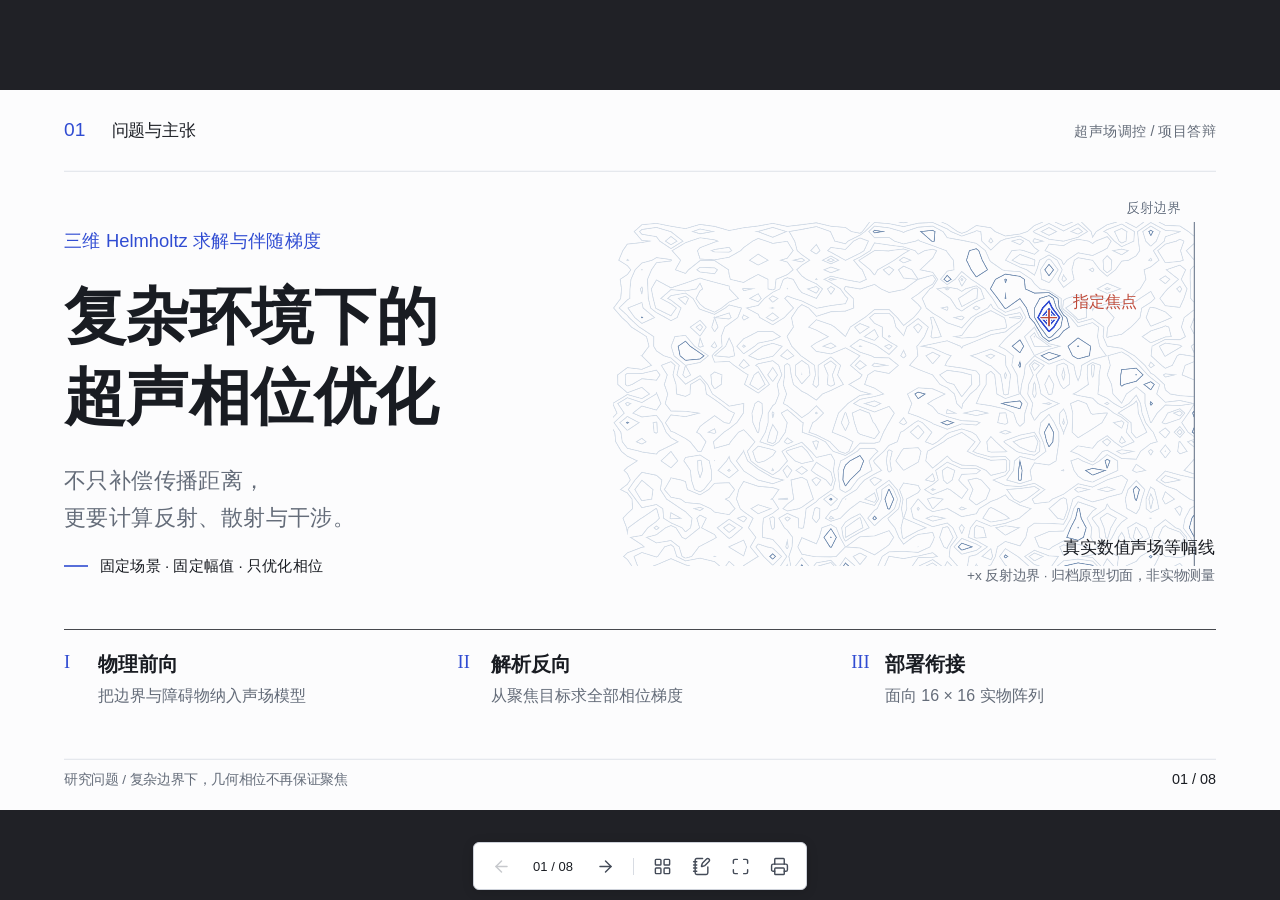
==== ppt/index.html @ 1b5e5815 "ppt" ====
<!doctype html>
<html lang="zh-CN">
<head>
  <meta charset="utf-8">
  <meta name="viewport" content="width=device-width, initial-scale=1">
  <meta name="color-scheme" content="light">
  <title>复杂环境超声相位优化 · 项目答辩</title>
  <link rel="stylesheet" href="presentation.css">
  <script defer src="assets/evidence.js"></script>
  <script defer src="media.js"></script>
  <script defer src="assets/lucide.min.js"></script>
  <script defer src="presentation.js"></script>
</head>
<body>
  <main id="viewport" aria-label="五分钟项目答辩">
    <div id="stage">
      <section class="slide cover active" data-title="问题与主张" data-duration="20" aria-label="第 1 页：问题与主张">
        <header><span class="section-label"><b>01</b> 问题与主张</span><span class="running-title">超声场调控 / 项目答辩</span></header>
        <canvas id="cover-field" width="1600" height="900" aria-label="归档优化声场的真实等幅线"></canvas>
        <div class="cover-copy">
          <p class="kicker">三维 Helmholtz 求解与伴随梯度</p>
          <h1>复杂环境下的<br>超声相位优化</h1>
          <p class="cover-description">不只补偿传播距离，<br>更要计算反射、散射与干涉。</p>
          <div class="cover-position"><span class="tiny-line"></span> 固定场景 · 固定幅值 · 只优化相位</div>
        </div>
        <div class="cover-annotation"><span class="target-cross"></span> 指定焦点</div>
        <p class="cover-caption">真实数值声场等幅线<br><span>+x 反射边界 · 归档原型切面，非实物测量</span></p>
        <div class="cover-claims">
          <div><span class="claim-index">I</span><h3>物理前向</h3><p>把边界与障碍物纳入声场模型</p></div>
          <div><span class="claim-index">II</span><h3>解析反向</h3><p>从聚焦目标求全部相位梯度</p></div>
          <div><span class="claim-index">III</span><h3>部署衔接</h3><p>面向 16 × 16 实物阵列</p></div>
        </div>
        <footer><span>研究问题 / 复杂边界下，几何相位不再保证聚焦</span><span class="page-number">01 / 08</span></footer>
        <template class="speaker-note">
          <p>我们的目标是在障碍物和反射边界存在的环境里，让超声波在指定位置叠加，并控制其他位置的旁瓣。传统几何相位只补偿距离，但复杂环境会改变干涉结构。我们用三维物理求解器描述传播，再通过解析梯度优化相位。</p>
          <p>右侧线条来自归档声场数据，不是实物测量，也不是人工绘制的声场。该原型测试没有障碍物，只包含反射边界；障碍物是求解器支持的另一类场景。</p>
        </template>
      </section>

      <section class="slide solver" data-title="三维物理求解器" data-duration="45" aria-label="第 2 页：三维物理求解器" hidden>
        <header><span class="section-label"><b>02</b> 三维物理求解器</span><span class="running-title">几何 → 离散 → 求解</span></header>
        <h2>把真实边界，写进声场方程。</h2>
        <p class="subtitle">三维变参数 Helmholtz 模型，同时描述介质、声源与反射。</p>
        <div class="governing-equation">
          <math display="block"><mrow><mo>∇</mo><mo>·</mo><mo>(</mo><mfrac><mn>1</mn><mi>ρ</mi></mfrac><mo>∇</mo><mi>u</mi><mo>)</mo><mo>+</mo><mfrac><msup><mi>ω</mi><mn>2</mn></msup><mrow><mi>ρ</mi><msup><mi>c</mi><mn>2</mn></msup></mrow></mfrac><mi>u</mi><mo>=</mo><mn>0</mn></mrow></math>
          <span class="eq-arrow">⟶</span>
          <math display="block"><mi>A</mi><mi>u</mi><mo>=</mo><mi>b</mi><mo>(</mo><mi>φ</mi><mo>)</mo></math>
          <p>u：复声压<br>ρ：密度　c：声速</p>
        </div>
        <div class="solver-columns">
          <article>
            <div class="step-label">01 / 几何与材料</div>
            <h3>用 SDF 表达障碍物</h3>
            <p>Mesh → 有符号距离场<br>→ 平滑材料参数 ρ(x)、c(x)</p>
            <svg class="sdf-diagram" viewBox="0 0 420 130" role="img" aria-label="SDF 过渡区与平滑材料插值示意">
              <path d="M15 104H403M33 118V12" class="diagram-axis"/>
              <path d="M45 92H126C193 92 193 30 260 30H396" fill="none" stroke="#147b70" stroke-width="4"/>
              <path d="M195 15V110" stroke="#a2aca8" stroke-dasharray="5 5"/>
              <text x="47" y="69">介质 A</text><text x="288" y="64">介质 B</text><text x="164" y="128" class="small-svg">过渡区</text>
            </svg>
            <p class="detail">避免硬阈值造成材料场离散跳变。</p>
          </article>
          <article>
            <div class="step-label">02 / 空间离散</div>
            <h3>7 点有限差分模板</h3>
            <p>六个相邻网格点耦合<br>组装稀疏复数系统</p>
            <svg class="stencil-diagram" viewBox="0 0 420 130" role="img" aria-label="中心点与六个邻点组成的七点模板">
              <path d="M105 70H305M205 12V126M154 111L256 29" stroke="#a9afb7" stroke-width="2"/>
              <g fill="#ffffff" stroke="#304cd2" stroke-width="2.5"><circle cx="105" cy="70" r="8"/><circle cx="305" cy="70" r="8"/><circle cx="205" cy="12" r="8"/><circle cx="205" cy="126" r="8"/><circle cx="154" cy="111" r="8"/><circle cx="256" cy="29" r="8"/></g>
              <circle cx="205" cy="70" r="12" fill="#304cd2"/>
              <text x="228" y="90" class="small-svg">uᵢⱼₖ</text>
            </svg>
            <p class="detail">阵面 Dirichlet · 开放 Sommerfeld<br>刚性反射边界</p>
          </article>
          <article>
            <div class="step-label">03 / 边界凝聚</div>
            <h3>消元后，保留复对称结构</h3>
            <p>消去指定值与开放边界行<br>cuDSS 分解，再回代恢复全场</p>
            <div class="schur-equation">
              <math display="block"><mi>S</mi><mo>=</mo><msub><mi>A</mi><mrow><mi>r</mi><mi>r</mi></mrow></msub><mo>−</mo><msub><mi>A</mi><mrow><mi>r</mi><mi>e</mi></mrow></msub><msubsup><mi>A</mi><mrow><mi>e</mi><mi>e</mi></mrow><mrow><mo>−</mo><mn>1</mn></mrow></msubsup><msub><mi>A</mi><mrow><mi>e</mi><mi>r</mi></mrow></msub></math>
              <span>r：保留自由度　e：消去自由度</span>
            </div>
            <p class="detail">这是离散系统的等价变换，<br>不代表消除了网格离散误差。</p>
          </article>
        </div>
        <div class="bottom-thesis"><span>计算策略</span><strong>同一场景只分解一次，再复用多个声源右端项。</strong></div>
        <footer><span>实现 / Warp 稀疏组装 · 边界凝聚 · cuDSS 混合直接求解</span><span class="page-number">02 / 08</span></footer>
        <template class="speaker-note">
          <p>首先将几何转成 SDF，用平滑插值构造密度和声速场。变参数 Helmholtz 方程通过七点差分离散成 Au=b，边界包括阵元指定复声压、开放边界和刚性反射。</p>
          <p>我们对指定值与开放边界行进行凝聚，保留系统呈复对称结构，交给 cuDSS 分解，最后回代边界。这是离散方程的等价消元，不是另一个近似物理模型。对固定场景可以复用分解，为各个阵元求响应基，减少后续优化开销。</p>
        </template>
      </section>

      <section class="slide gradient" data-title="响应基与伴随梯度" data-duration="60" aria-label="第 3 页：响应基与伴随梯度" hidden>
        <header><span class="section-label"><b>03</b> 响应基与伴随梯度</span><span class="running-title">前向合成 / 反向传播</span></header>
        <h2>一次反向传播，得到全部相位梯度。</h2>
        <p class="subtitle">场景固定时，非线性只留在相位参数与目标函数中。</p>
        <div class="basis-line">
          <span>预计算</span><math><mi>G</mi><mo>=</mo><msup><mi>A</mi><mrow><mo>−</mo><mn>1</mn></mrow></msup><mi>B</mi></math>
          <p>B 为单位阵元激励矩阵；几何、材料、边界不变时复用 G。</p>
        </div>
        <div class="gradient-halves">
          <article class="forward">
            <div class="step-label">前向 / 相位 → 声场 → 目标</div>
            <math class="main-math" display="block"><mi>z</mi><mo>=</mo><msup><mi>e</mi><mrow><mi>i</mi><mi>φ</mi></mrow></msup><mspace width="1em"/><mi>u</mi><mo>=</mo><mi>G</mi><mi>z</mi></math>
            <h3>聚焦增强，旁瓣抑制</h3>
            <math class="loss-math" display="block"><mi>L</mi><mo>=</mo><mo>−</mo><mi>α</mi><mover><msub><mrow><mo>|</mo><mi>u</mi><mo>|</mo></mrow><mi>T</mi></msub><mo>¯</mo></mover><mo>+</mo><mi>β</mi><mi>τ</mi><mi>log</mi><mo>(</mo><mfrac><mn>1</mn><mrow><mo>|</mo><mi>Ω</mi><mo>|</mo></mrow></mfrac><munder><mo>∑</mo><mrow><mi>j</mi><mo>∈</mo><mi>Ω</mi></mrow></munder><msup><mi>e</mi><mrow><mo>|</mo><msub><mi>u</mi><mi>j</mi></msub><mo>|</mo><mo>/</mo><mi>τ</mi></mrow></msup><mo>)</mo></math>
            <p class="detail">T：目标点集合；Ω：排除目标邻域和源面近场的背景。<br>背景项是平滑最大值，τ 控制平滑程度。</p>
          </article>
          <article class="backward">
            <div class="step-label">反向 / 目标 → 复场 → 相位</div>
            <math class="definition-math" display="block"><mi>d</mi><mi>L</mi><mo>=</mo><mi>Re</mi><mo>(</mo><msup><mi>g</mi><mi>H</mi></msup><mi>d</mi><mi>u</mi><mo>)</mo><mspace width="1em"/><mi>q</mi><mo>=</mo><msup><mi>G</mi><mi>H</mi></msup><mi>g</mi></math>
            <math class="main-math grad-result" display="block"><msub><mo>∇</mo><mi>φ</mi></msub><mi>L</mi><mo>=</mo><mi>Im</mi><mo>(</mo><mover><mi>z</mi><mo>¯</mo></mover><mo>⊙</mo><mi>q</mi><mo>)</mo></math>
            <p class="adjoint-identity">等价于伴随系统</p>
            <math class="definition-math" display="block"><msup><mi>A</mi><mi>H</mi></msup><mi>λ</mi><mo>=</mo><mi>g</mi><mspace width="1em"/><mi>q</mi><mo>=</mo><msup><mi>B</mi><mi>H</mi></msup><mi>λ</mi></math>
            <p class="detail">实际迭代直接调用响应基 VJP；<br>无需逐相位差分，也无需每步重新求解 PDE。</p>
          </article>
        </div>
        <div class="gradient-bottom">
          <div><span>中心差分</span><strong>2N 次场合成</strong></div>
          <div><span>解析 VJP</span><strong>1 次合成 + 1 次反传</strong></div>
          <div class="update-rule"><span>更新</span><strong>Adam → 新相位 → 再合成</strong></div>
        </div>
        <footer><span>复杂度比较不含响应基预计算；G 的存储与乘法仍随网格规模增长。</span><span class="page-number">03 / 08</span></footer>
        <template class="speaker-note">
          <p>固定场景中 A 不变，我们预先构建 G=A⁻¹B。在线给定相位，只需计算 u=G exp(iφ)。损失由负目标振幅与背景平滑最大值组成，实现焦点增强和旁瓣抑制。</p>
          <p>定义复场 cotangent g 满足 dL=Re(gᴴdu)，通过 q=Gᴴg 和 Im(conj(z)q) 就能得到所有相位梯度。这等价于伴随系统 Aᴴλ=g，但由于响应基已建立，不需要每步重新求解 PDE。中心差分需要 2N 次场合成，VJP 是一次场合成和一次反向乘法。最后由 Adam 更新相位。优势来自对物理线性结构的利用，而不是宣称 Adam 是新的优化算法。</p>
        </template>
      </section>

      <section class="slide validation" data-title="效果对比（待补图）" data-duration="30" aria-label="第 4 页：效果对比" hidden>
        <header><span class="section-label"><b>04</b> 效果对比</span><span class="running-title">同一评估场景 / 两种相位解</span></header>
        <h2>显式建模障碍物，能否改善实际聚焦？</h2>
        <p class="subtitle">相同目标、激励幅值与评估场景；对比忽略障碍物的 baseline 与我们的方法。</p>
        <div class="effect-comparison">
          <figure>
            <figcaption><b>现有 baseline</b><span>求相位时不建模障碍物</span></figcaption>
            <div class="effect-slot" id="baseline-effect"><span class="slot-label">效果图待补</span></div>
          </figure>
          <figure>
            <figcaption><b>我们的方法</b><span>基于含障碍物的 Helmholtz 声场优化</span></figcaption>
            <div class="effect-slot" id="ours-effect"><span class="slot-label">效果图待补</span></div>
          </figure>
        </div>
        <div class="effect-evaluation"><span>对比口径</span><p>同一切面、坐标、单位与色标；核验目标振幅、背景峰值和焦点位置。</p></div>
        <p class="effect-comsol">独立物理核验：已开展 COMSOL 交叉验证，原始对照图与定量统计待补，不预设误差结论。</p>
        <footer><span>图片尚未提供；baseline 名称及具体实验条件待随图确认。</span><span class="page-number">04 / 08</span></footer>
        <template class="speaker-note">
          <p>这一页预留真实效果图。左侧 baseline 求相位时忽略障碍物，右侧是我们的方法；两组相位最终必须在同一个含障碍物场景中复算或实测。否则差异可能来自评估场景不同，而非方法本身。还需要统一切面、色标与单位。</p>
          <p>补图后根据实际证据讲述目标振幅、旁瓣和焦点偏移，不提前声称收益大小。COMSOL 是独立物理核验，不能将两种方法的效果比较直接当作求解器误差验证。</p>
        </template>
      </section>

      <section class="slide loss-slide" data-title="算法 Loss 对比" data-duration="30" aria-label="第 5 页：算法 Loss 对比" hidden>
        <header><span class="section-label"><b>05</b> 算法 Loss 对比</span><span class="running-title">原始实验图 / 全部九种方法</span></header>
        <h2>看完整优化轨迹，而不只看终点。</h2>
        <div class="loss-layout">
          <figure class="loss-figure"><img src="assets/algorithm_loss_dashboard.png" width="2046" height="1146" alt="原始算法 Loss 对比图：九种方法的原始损失、滑动中位数和历史最优值"></figure>
          <aside class="loss-reading">
            <div><span class="step-label">坐标与图例</span><h3>越低越好</h3><p>横轴：场评估次数<br>纵轴：focal_contrast Loss</p></div>
            <div><span class="step-label">曲线含义</span><p><b>实线</b>　滑动中位数<br><b>虚线</b>　历史最优值<br><b>浅线</b>　原始 Loss</p></div>
            <div><span class="step-label">观察</span><p>adjoint（Adam）用较少场评估进入低损失区域。</p><p class="detail">曲线描述评估效率；墙钟速度另看共同质量门槛。</p></div>
          </aside>
        </div>
        <footer><span>来源 / algorithm_comparison 的 loss_dashboard.png · 12 × 12 原型 · 原图完整保留</span><span class="page-number">05 / 08</span></footer>
        <template class="speaker-note">
          <p>这里直接展示之前保存的九种算法总 Loss 对比图。横轴是场评估次数，不是时间。实线显示当前损失的滑动中位数，浅线保留搜索波动，虚线显示历史最优。解析梯度方法较快进入低 Loss 区域，黑盒方法仍需大量探索。解析几何和响应对齐是单次计算，所以用点表示。</p>
          <p>滑动中位数是轨迹平滑，不是跨随机种子平均；浅色波动也不是置信区间。本图只能支持这一场景的观察，不能推断通用算法优劣。</p>
        </template>
      </section>

      <section class="slide loss-slide" data-title="优化器消融曲线" data-duration="25" aria-label="第 6 页：优化器消融曲线" hidden>
        <header><span class="section-label"><b>06</b> 优化器消融曲线</span><span class="running-title">同一解析梯度 / 五种更新规则</span></header>
        <h2>固定物理梯度，检验更新器的影响。</h2>
        <div class="loss-layout">
          <figure class="loss-figure"><img src="assets/ablation_loss_dashboard.png" width="2046" height="1146" alt="原始优化器消融 Loss 曲线：L-BFGS-B、Adam、AdamW、Lion、非线性共轭梯度"></figure>
          <aside class="loss-reading">
            <div><span class="step-label green">控制变量</span><h3>只替换更新器</h3><p>相同场景、初相位、目标函数和解析 VJP。</p></div>
            <div><span class="step-label green">比较对象</span><p>L-BFGS-B · Adam<br>AdamW · Lion<br>非线性共轭梯度</p></div>
            <div><span class="step-label green">解读边界</span><p>比较早期下降与最终平台，不把相近曲线强行解释为显著差异。</p><p class="detail">实线：滑动中位数；虚线：历史最优；浅线：原始 Loss。</p></div>
          </aside>
        </div>
        <footer><span>来源 / gradient_ablation 的 loss_dashboard.png · 横轴为场评估次数 · 非迭代次数或秒数</span><span class="page-number">06 / 08</span></footer>
        <template class="speaker-note">
          <p>消融实验固定相同解析梯度，只更换五种更新器。曲线展示了不同更新规则的早期下降和最终平台。Adam、AdamW、Lion 的部分轨迹相近，所以不只根据肉眼判断哪条曲线更低；下一页用共同质量门槛统计达标时间和次数。</p>
        </template>
      </section>

      <section class="slide experiments" data-title="共同质量数值对比" data-duration="40" aria-label="第 7 页：共同质量数值对比" hidden>
        <header><span class="section-label"><b>07</b> 共同质量数值对比</span><span class="running-title">共同质量门槛 / 首次达标代价</span></header>
        <h2>同一质量，比较所需代价。</h2>
        <p class="subtitle">不比较各自停止时间；只统计首次满足 L ≤ L* 的时间与场评估次数。</p>
        <div class="experiment-panels">
          <article>
            <div class="chart-heading"><span class="step-label">A / 优化算法比较</span><span class="threshold">L* = −1593.498</span></div>
            <h3>解析梯度与两类进化基线</h3>
            <div id="algorithm-chart" class="metric-chart" aria-label="算法达到同一质量门槛的时间及评估次数"></div>
            <div class="result-callout"><strong id="speed-ratio">28.4<span>×</span></strong><p>相对 L-SHADE 的达标加速<br><span>仅此门槛、此场景、此归档运行</span></p></div>
          </article>
          <article>
            <div class="chart-heading"><span class="step-label green">B / 更新器消融</span><span class="threshold">L* = −1860</span></div>
            <h3>同一解析 VJP，只换更新规则</h3>
            <div id="ablation-chart" class="metric-chart" aria-label="五种更新器达到高质量门槛的时间及评估次数"></div>
            <p class="ablation-conclusion">Adam 在本次消融中最早达标。</p>
          </article>
        </div>
        <div class="experiment-footnotes">
          <p><b>实验口径</b> 12 × 12，41³ 网格，+x 反射，单种子 0；相同场景、初相位与响应基。</p>
          <p>60 s / 15,000 次评估上限；时间为优化阶段日志，不含响应基构建。两图来自不同实验运行，不能横向混用秒数。</p>
        </div>
        <footer><span>来源 / 两组 quality_summary.csv · 原型单次结果，不构成跨场景统计结论</span><span class="page-number">07 / 08</span></footer>
        <template class="speaker-note">
          <p>我们使用共同质量门槛，避免把后期精修和停滞确认误认为达到可用解的时间。左图在同一门槛下，Adam 约 1.46 秒、89 次评估，CMA-ES 29.30 秒，L-SHADE 41.44 秒。相对 L-SHADE，这次运行的达标时间约快 28.4 倍。</p>
          <p>右图固定解析 VJP，只替换更新器，在更高质量门槛 −1860 比较。Adam 2.69 秒，AdamW 接近，Lion 和非线性共轭梯度更慢，L-BFGS-B 未达到。两图是独立实验，不能混用时间。它们支持当前选择解析梯度加 Adam，但单场景、单种子不能推出普遍最优；多种子和 16×16 复测仍需补充。</p>
        </template>
      </section>

      <section class="slide hardware" data-title="硬件部署与结论" data-duration="25" aria-label="第 8 页：硬件部署与结论" hidden>
        <header><span class="section-label"><b>08</b> 硬件部署与结论</span><span class="running-title">16 × 16 阵列 / 本地 S/C 架构</span></header>
        <h2>让数值解，成为可验证的声场。</h2>
        <p class="subtitle">实物阵列已具备；下一步是逐阵元标定与闭环测量。</p>
        <div class="hardware-layout">
          <div class="array-panel">
            <div class="array-drawing" id="array-drawing" aria-label="16乘16阵列拓扑示意，非实物照片"></div>
            <div class="array-dimension">16 × 16</div>
            <div class="array-stats"><span><b>256</b> 通道</span><span><b>32</b> 相位档</span><span><b>40</b> kHz</span></div>
            <p class="detail">阵列拓扑示意，非实物照片</p>
          </div>
          <div class="deployment-panel">
            <div class="deployment-step"><span>01</span><div><h3>优化进程 / Client</h3><p>导出最优连续相位 φ，提交给本地服务</p></div></div>
            <div class="deployment-step"><span>02</span><div><h3>校准与编码 / Service</h3><p>AcousticField 通道映射、逐阵元偏移 → 32 档量化</p></div></div>
            <div class="deployment-step"><span>03</span><div><h3>硬件下发 / Ultraino</h3><p>SimpleFPGA 协议 → 现有板端固件 → 阵列</p></div></div>
            <div class="deployment-step pending"><span>04</span><div><h3>声场测量 / 闭环验收</h3><p>几何聚焦复核 → 优化相位实测 → 焦点与旁瓣比较</p></div></div>
          </div>
        </div>
        <div class="closing-statement"><span>核心贡献</span><strong>以三维物理场为约束，用解析梯度求相位。</strong><p>数值优化已具备；标定后的实物闭环仍待验证。</p></div>
        <footer><span>部署边界 / 未完成标定前，不解锁真实优化相位下发。</span><span class="page-number">08 / 08</span></footer>
        <template class="speaker-note">
          <p>目前面向 16×16 实物阵列部署。优化进程只提交连续相位，本地服务负责通道映射、标定偏移和 32 档量化，再通过 Ultraino 协议发送给现有固件。</p>
          <p>必须区分软件接口具备与实物闭环完成。逐阵元标定、几何焦点复核及优化后的声场测量仍需完成。我们的核心贡献是把三维物理模型和解析相位梯度连接起来，并提供一条可校准、可测量的部署路线。</p>
        </template>
      </section>
    </div>
  </main>

  <nav id="controls" aria-label="演示控制">
    <button id="previous" type="button" aria-label="上一页" title="上一页（←）"><i data-lucide="arrow-left"></i></button>
    <span id="slide-count" aria-live="polite">01 / 08</span>
    <button id="next" type="button" aria-label="下一页" title="下一页（→）"><i data-lucide="arrow-right"></i></button>
    <span class="control-divider"></span>
    <button id="overview-button" type="button" aria-label="章节目录" title="章节目录（O）"><i data-lucide="layout-grid"></i></button>
    <button id="notes-button" type="button" aria-label="演讲备注" title="演讲备注（N）"><i data-lucide="notebook-pen"></i></button>
    <button id="fullscreen-button" type="button" aria-label="全屏" title="全屏（F）"><i data-lucide="maximize"></i></button>
    <button id="print-button" type="button" aria-label="打印为 PDF" title="打印为 PDF"><i data-lucide="printer"></i></button>
  </nav>
  <dialog id="overview-dialog" aria-labelledby="overview-title"><div class="dialog-heading"><h2 id="overview-title">答辩目录</h2><button type="button" class="close-dialog" aria-label="关闭目录"><i data-lucide="x"></i></button></div><ol id="overview-list"></ol></dialog>
  <dialog id="notes-dialog" aria-labelledby="notes-title"><div class="dialog-heading"><h2 id="notes-title">演讲备注</h2><button type="button" class="close-dialog" aria-label="关闭备注"><i data-lucide="x"></i></button></div><div id="notes-content"></div><p id="notes-duration"></p></dialog>
  <p id="status" role="status"></p>
  <noscript>本演示需要启用 JavaScript，或使用附带 PDF 阅读。</noscript>
</body>
</html>
---- ppt/presentation.css ----
:root {
  --ink: #191c22;
  --muted: #646c79;
  --paper: #fcfcfd;
  --blue: #304cd2;
  --green: #147b70;
  --red: #bf4938;
  --line: #d8dce3;
  --scale: 1;
}
* { box-sizing: border-box; letter-spacing: 0; }
html, body { margin: 0; width: 100%; height: 100%; }
body { overflow: hidden; background: #202126; color: var(--ink); font-family: "Microsoft YaHei", "PingFang SC", sans-serif; }
button { font: inherit; }
button:focus-visible { outline: 3px solid var(--blue); outline-offset: 4px; }
button { cursor: pointer; }
button:disabled { opacity: .3; cursor: default; }
[hidden] { display: none !important; }
#viewport { position: fixed; inset: 0; overflow: hidden; }
#stage { position: absolute; width: 1600px; height: 900px; left: 50%; top: 50%; transform: translate(-50%, -50%) scale(var(--scale)); transform-origin: center; }
.slide { position: relative; width: 1600px; height: 900px; background: var(--paper); overflow: hidden; padding: 0 80px; }
h1, h2, h3, p, figure { margin: 0; }
header { height: 102px; display: flex; justify-content: space-between; align-items: center; border-bottom: 1px solid var(--line); position: relative; z-index: 1; }
.section-label { font-size: 21px; }
.section-label b { color: var(--blue); font: 500 24px "Segoe UI", sans-serif; margin-right: 27px; }
.running-title { font-size: 18px; color: var(--muted); }
h2 { font-size: 50px; line-height: 1.35; font-weight: 700; margin-top: 43px; }
.subtitle { font-size: 25px; line-height: 1.6; color: var(--muted); margin-top: 14px; }
h3 { font-size: 28px; line-height: 1.4; font-weight: 600; }
p { font-size: 23px; line-height: 1.65; }
footer { position: absolute; left: 80px; right: 80px; bottom: 27px; height: 37px; display: flex; justify-content: space-between; align-items: flex-end; border-top: 1px solid var(--line); font-size: 17px; color: var(--muted); }
.page-number { font: 500 18px "Segoe UI", sans-serif; font-variant-numeric: tabular-nums; color: var(--ink); }
.step-label { color: var(--blue); font-size: 20px; line-height: 1.4; }
.detail { font-size: 20px; line-height: 1.65; color: var(--muted); }
math { font-family: "Cambria Math", math; font-size: 34px; }
math[display="block"] { margin: 0; }
.green { color: var(--green); }

/* A quiet opening: the only background graphic is the archived pressure field. */
#cover-field { position: absolute; inset: 0; width: 1600px; height: 900px; }
.cover-copy { position: absolute; left: 80px; top: 170px; }
.kicker { font-size: 23px; color: var(--blue); margin-bottom: 26px; }
h1 { font-size: 78px; line-height: 1.28; font-weight: 700; }
.cover-description { font-size: 28px; line-height: 1.65; margin-top: 32px; color: var(--muted); }
.cover-position { font-size: 19px; display: flex; align-items: center; gap: 15px; margin-top: 24px; }
.tiny-line { width: 30px; height: 2px; background: var(--blue); display: inline-block; }
.cover-annotation { position: absolute; top: 262px; left: 1284px; display: flex; align-items: center; gap: 12px; font-size: 20px; color: var(--red); }
.target-cross { font-family: sans-serif; }
.cover-caption { position: absolute; right: 82px; bottom: 276px; text-align: right; font-size: 21px; }
.cover-caption span { font-size: 17px; color: var(--muted); }
.cover-claims { position: absolute; left: 80px; right: 80px; top: 674px; display: grid; grid-template-columns: repeat(3, 1fr); border-top: 1px solid var(--ink); padding-top: 25px; gap: 36px; }
.cover-claims > div { position: relative; padding-left: 42px; }
.claim-index { position: absolute; left: 0; top: 2px; font: 23px Georgia, serif; color: var(--blue); }
.cover-claims h3 { font-size: 25px; margin-bottom: 6px; }
.cover-claims p { font-size: 20px; color: var(--muted); }

.governing-equation { display: flex; align-items: center; gap: 64px; margin-top: 24px; padding: 18px 34px; background: #f1f3f7; height: 112px; }
.governing-equation math { font-size: 39px; }
.governing-equation p { margin-left: auto; font-size: 20px; color: var(--muted); }
.eq-arrow { font-size: 41px; color: var(--muted); }
.solver-columns { display: grid; grid-template-columns: 1fr 1fr 1.12fr; gap: 40px; margin-top: 22px; }
.solver-columns article + article { border-left: 1px solid var(--line); padding-left: 36px; }
.solver-columns h3 { margin: 13px 0 12px; font-size: 27px; }
.solver-columns p:not(.detail) { font-size: 21px; }
.solver-columns svg { display: block; height: 95px; width: 100%; margin: 8px 0 8px; overflow: visible; }
.solver-columns svg text { font: 20px "Microsoft YaHei", sans-serif; fill: var(--muted); }
.solver-columns svg .small-svg { font-size: 17px; }
.diagram-axis { stroke: #b6bbc5; stroke-width: 1; fill: none; }
.solver-columns .detail { font-size: 18px; }
.schur-equation { height: 95px; display: flex; flex-direction: column; justify-content: center; gap: 12px; margin: 8px 0; }
.schur-equation math { font-size: 31px; }
.schur-equation span { font-size: 17px; color: var(--muted); text-align: center; }
.bottom-thesis { position: absolute; left: 80px; right: 80px; top: 769px; display: flex; gap: 35px; align-items: center; }
.bottom-thesis span { color: var(--blue); font-size: 20px; }
.bottom-thesis strong { font-size: 26px; font-weight: 500; }

.basis-line { margin-top: 22px; height: 64px; border-top: 1px solid var(--line); border-bottom: 1px solid var(--line); display: flex; align-items: center; gap: 35px; }
.basis-line > span { font-size: 20px; color: var(--muted); }
.basis-line math { font-size: 33px; }
.basis-line p { margin-left: 20px; font-size: 22px; color: var(--muted); }
.gradient-halves { display: grid; grid-template-columns: 1fr 1fr; gap: 65px; margin-top: 24px; }
.gradient-halves article { position: relative; }
.gradient-halves article + article { border-left: 1px solid var(--line); padding-left: 56px; }
.gradient-halves .main-math { font-size: 45px; margin: 25px 0 24px; }
.forward .main-math { color: var(--blue); }
.forward h3 { font-size: 25px; font-weight: 500; }
.loss-math { font-size: 29px; margin: 15px 0 18px !important; }
.gradient-halves .detail { font-size: 19px; margin-top: 15px; }
.backward .step-label, .backward .grad-result { color: var(--green); }
.backward .definition-math { font-size: 31px; margin: 14px 0 10px; }
.backward .grad-result { margin: 14px 0; }
.adjoint-identity { font-size: 18px; color: var(--muted); }
.gradient-bottom { position: absolute; top: 738px; left: 80px; right: 80px; border-top: 1px solid var(--ink); padding-top: 16px; display: grid; grid-template-columns: 1fr 1.15fr 1.25fr; gap: 30px; }
.gradient-bottom div { display: flex; flex-direction: column; gap: 8px; }
.gradient-bottom span { font-size: 18px; color: var(--muted); }
.gradient-bottom strong { font-size: 26px; font-weight: 500; }
.gradient-bottom > div:nth-child(2) strong { color: var(--green); }
.update-rule { border-left: 1px solid var(--line); padding-left: 36px; }

.effect-comparison { display: grid; grid-template-columns: 1fr 1fr; gap: 36px; margin-top: 28px; }
.effect-comparison figcaption { display: flex; align-items: baseline; gap: 20px; margin-bottom: 15px; }
.effect-comparison figcaption b { font-size: 25px; font-weight: 500; }
.effect-comparison figcaption span { font-size: 18px; color: var(--muted); }
.effect-comparison figure:last-child figcaption b { color: var(--blue); }
.effect-slot { height: 396px; border: 1px dashed #c6ccd6; display: grid; place-items: center; background: #fafbfc; overflow: hidden; }
.slot-label { color: #9299a4; font-size: 21px; }
.effect-slot img { width: 100%; height: 100%; max-height: 394px; object-fit: contain; display: block; }
.effect-slot.loaded { border-style: solid; background: white; }
.effect-evaluation { display: flex; align-items: baseline; gap: 25px; margin-top: 22px; }
.effect-evaluation > span { font-size: 20px; color: var(--blue); }
.effect-evaluation p { font-size: 21px; }
.effect-comsol { color: var(--muted); font-size: 18px; margin-top: 12px; }
.loss-slide h2 { margin-top: 25px; font-size: 44px; }
.loss-layout { margin-top: 28px; display: grid; grid-template-columns: 1060px 1fr; gap: 40px; }
.loss-figure { width: 1060px; height: 594px; }
.loss-figure img { width: 100%; height: 100%; object-fit: contain; display: block; }
.loss-reading { border-left: 1px solid var(--line); padding: 12px 0 0 28px; }
.loss-reading > div + div { margin-top: 30px; padding-top: 24px; border-top: 1px solid var(--line); }
.loss-reading h3 { margin: 10px 0; font-size: 27px; }
.loss-reading p { font-size: 22px; margin-top: 12px; line-height: 1.65; }
.loss-reading p.detail { font-size: 18px; color: var(--muted); }

.experiment-panels { display: grid; grid-template-columns: 1fr 1fr; gap: 52px; margin-top: 33px; }
.experiment-panels > article + article { border-left: 1px solid var(--line); padding-left: 45px; }
.chart-heading { display: flex; justify-content: space-between; align-items: center; gap: 12px; }
.chart-heading .step-label { font-size: 18px; }
.threshold { font: 22px "Cambria Math", math; white-space: nowrap; }
.experiment-panels h3 { margin-top: 12px; font-size: 27px; }
.metric-chart { margin-top: 12px; }
.metric-header { display: grid; grid-template-columns: 162px 1fr 84px 84px; font-size: 16px; color: var(--muted); align-items: end; padding-bottom: 7px; }
.metric-header > :nth-last-child(-n+2) { text-align: right; }
.metric-row { display: grid; grid-template-columns: 162px 1fr 84px 84px; min-height: 46px; align-items: center; border-top: 1px solid #eceef2; gap: 0; }
.metric-name { font: 22px "Segoe UI", "Microsoft YaHei", sans-serif; }
.metric-row.featured { color: var(--blue); }
#ablation-chart .featured { color: var(--green); }
.metric-number { font: 500 22px "Segoe UI", sans-serif; text-align: right; font-variant-numeric: tabular-nums; }
.track { height: 46px; position: relative; }
.track::before { content: ""; position: absolute; top: 21px; height: 1px; width: 100%; background: #e4e7ed; }
.track-line { height: 2px; background: #a1a7b2; position: absolute; top: 20.5px; left: 0; width: var(--value); }
.track-dot { width: 9px; height: 9px; background: #8b939f; border-radius: 50%; position: absolute; left: var(--value); top: 17px; transform: translateX(-50%); }
.featured .track-line, .featured .track-dot { background: currentColor; }
.not-reached { font-size: 18px; color: var(--muted); font-family: "Microsoft YaHei", sans-serif; }
.metric-axis { display: grid; grid-template-columns: 162px 1fr 84px 84px; margin: 8px 0 0; }
.axis-ticks { display: flex; justify-content: space-between; font: 16px "Segoe UI", sans-serif; color: var(--muted); }
.result-callout { display: flex; align-items: center; gap: 26px; margin-top: 20px; }
.result-callout > strong { font: 400 68px "Segoe UI", sans-serif; color: var(--blue); }
.result-callout strong span { font-size: 41px; padding-left: 3px; }
.result-callout p { font-size: 21px; }
.result-callout p span { font-size: 17px; color: var(--muted); }
.ablation-conclusion { font-size: 20px; margin-top: 18px; color: var(--green); }
.ablation-conclusion span { color: var(--muted); font-size: 17px; }
.experiment-footnotes { position: absolute; top: 745px; left: 80px; right: 80px; padding-top: 12px; border-top: 1px solid var(--line); }
.experiment-footnotes p { font-size: 18px; line-height: 1.8; color: var(--muted); }
.experiment-footnotes b { color: var(--ink); font-weight: 500; margin-right: 20px; }

.hardware-layout { display: grid; grid-template-columns: 565px 1fr; gap: 72px; margin-top: 30px; }
.array-panel { position: relative; padding: 6px 65px 0; }
.array-drawing { display: grid; grid-template-columns: repeat(16, 11px); grid-auto-rows: 11px; gap: 6px; width: max-content; margin: 0 auto; padding: 18px; border: 1px solid var(--line); }
.array-drawing span { border: 1px solid #7b8492; border-radius: 50%; display: block; background: #f2f4f7; }
.array-drawing span:nth-child(16n+1) { border-color: var(--blue); background: #304cd2; }
.array-dimension { font: 24px "Segoe UI", sans-serif; text-align: center; margin-top: 6px; color: var(--muted); }
.array-stats { display: flex; justify-content: space-between; font-size: 17px; color: var(--muted); margin-top: 8px; line-height: 1.3; }
.array-stats b { color: var(--ink); font: 500 28px "Segoe UI", sans-serif; }
.array-panel .detail { font-size: 17px; text-align: center; margin-top: 4px; line-height: 1.5; }
.deployment-panel { padding-top: 5px; }
.deployment-step { position: relative; display: flex; gap: 30px; padding: 0 0 21px; }
.deployment-step:not(:last-child)::after { content: ""; width: 1px; height: 47px; position: absolute; top: 45px; left: 18px; background: #b6bfd0; }
.deployment-step > span { color: var(--blue); font: 24px "Segoe UI", sans-serif; width: 40px; flex: 0 0 40px; padding-top: 4px; }
.deployment-step h3 { font-size: 27px; }
.deployment-step p { color: var(--muted); font-size: 21px; margin-top: 5px; }
.deployment-step.pending > span { color: var(--red); }
.closing-statement { position: absolute; top: 734px; left: 80px; right: 80px; border-top: 1px solid var(--ink); padding-top: 20px; display: grid; grid-template-columns: 140px 1fr; gap: 4px 20px; align-items: baseline; }
.closing-statement > span { font-size: 20px; color: var(--green); }
.closing-statement strong { font-size: 30px; font-weight: 500; }
.closing-statement p { grid-column: 2; font-size: 18px; color: var(--muted); }

/* Controls sit outside the slide content and never appear in exported pages. */
#controls { position: fixed; z-index: 5; bottom: 10px; left: 50%; transform: translateX(-50%); display: flex; align-items: center; gap: 3px; padding: 5px 9px; background: #fff; border: 1px solid #cdd1d9; border-radius: 6px; box-shadow: 0 2px 12px #0002; opacity: 0; transition: opacity .15s; }
body.controls-visible #controls, #controls:focus-within, #controls:hover { opacity: 1; }
#controls button, .close-dialog { width: 36px; height: 36px; display: grid; place-items: center; border: 0; border-radius: 3px; color: #444b58; background: transparent; }
#controls button:hover, .close-dialog:hover { background: #edf0f6; color: var(--blue); }
#controls svg, .close-dialog svg { width: 19px; height: 19px; stroke-width: 1.8; }
#slide-count { min-width: 62px; text-align: center; font: 13px "Segoe UI", sans-serif; font-variant-numeric: tabular-nums; }
.control-divider { height: 17px; width: 1px; background: var(--line); margin: 0 7px; }
dialog { border: 1px solid var(--line); border-radius: 6px; padding: 24px; max-width: min(650px, 92vw); max-height: 82vh; overflow: auto; color: var(--ink); background: var(--paper); }
dialog::backdrop { background: #11182185; }
.dialog-heading { display: flex; align-items: center; justify-content: space-between; gap: 24px; margin-bottom: 20px; }
.dialog-heading h2 { font-size: 24px; margin: 0; }
#overview-list { list-style: none; margin: 0; padding: 0; }
#overview-list button { border: 0; border-top: 1px solid var(--line); background: transparent; color: var(--ink); width: 100%; text-align: left; padding: 15px 4px; font-size: 18px; }
#overview-list button:hover { color: var(--blue); }
#overview-list button span { margin-right: 18px; color: var(--blue); }
#notes-content p { font-size: 17px; line-height: 1.9; margin-bottom: 16px; }
#notes-duration { font-size: 14px; color: var(--muted); border-top: 1px solid var(--line); padding-top: 12px; }
#status { position: fixed; bottom: 66px; left: 50%; transform: translateX(-50%); background: white; font-size: 15px; border-radius: 4px; padding: 8px 12px; display: none; z-index: 6; }
#status.visible { display: block; }
noscript { background: white; padding: 20px; position: fixed; inset: 0; }
@media (prefers-reduced-motion: reduce) { * { transition: none !important; } }
@page { size: 1600px 900px; margin: 0; }
@media print {
  html, body { height: auto; width: 1600px; overflow: visible; background: white; print-color-adjust: exact; -webkit-print-color-adjust: exact; }
  #viewport { position: static; overflow: visible; }
  #stage { position: static; transform: none; height: auto; width: 1600px; }
  .slide, .slide[hidden] { display: block !important; page-break-after: always; break-after: page; }
  .slide:last-child { page-break-after: auto; break-after: auto; }
  #controls, dialog, #status { display: none !important; }
}
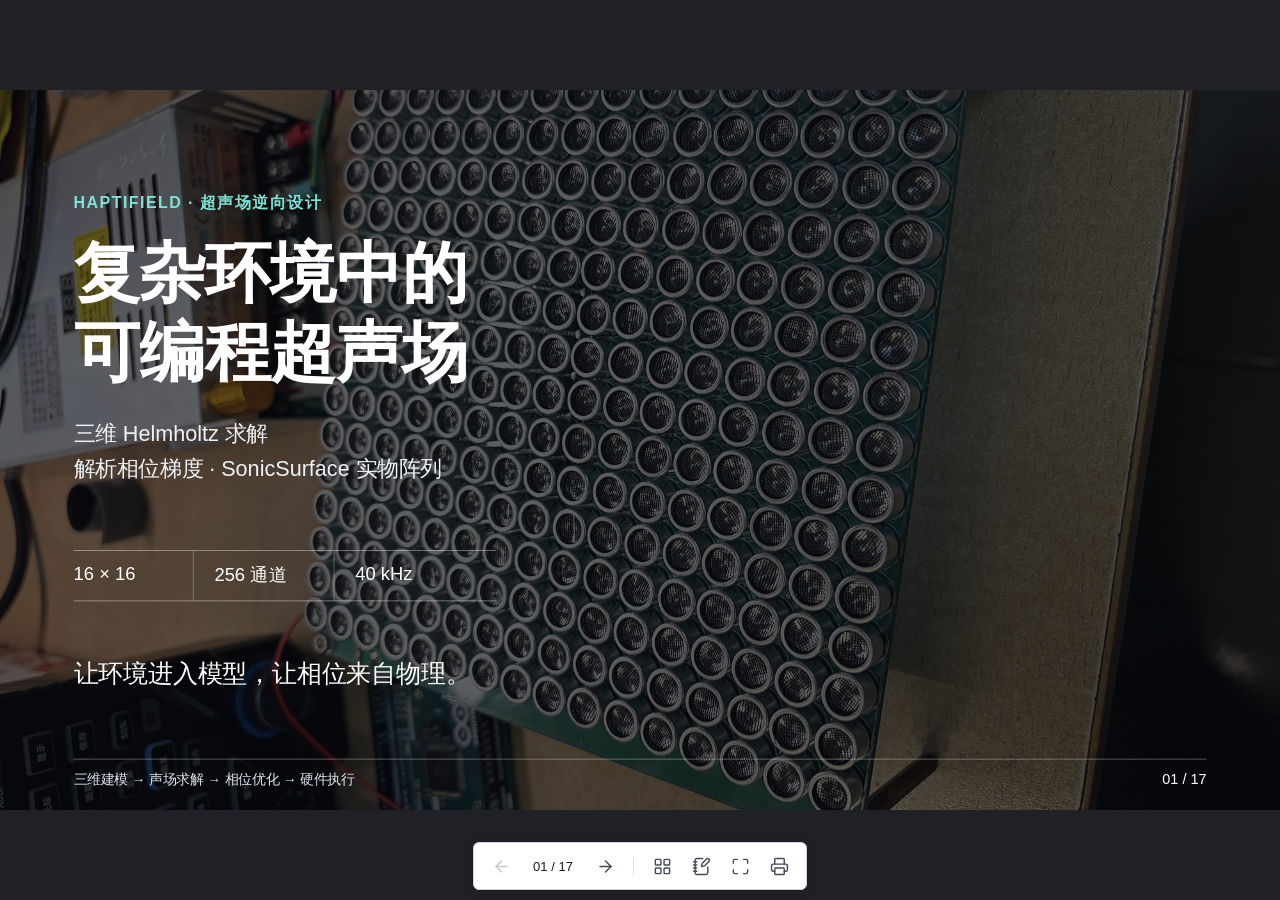
==== commit add21288: "ppt" ====
--- a/ppt/index.html
+++ b/ppt/index.html
@@ -7,38 +7,175 @@
   <title>复杂环境超声相位优化 · 项目答辩</title>
   <link rel="stylesheet" href="presentation.css">
   <script defer src="assets/evidence.js"></script>
-  <script defer src="media.js"></script>
   <script defer src="assets/lucide.min.js"></script>
   <script defer src="presentation.js"></script>
 </head>
 <body>
   <main id="viewport" aria-label="五分钟项目答辩">
     <div id="stage">
-      <section class="slide cover active" data-title="问题与主张" data-duration="20" aria-label="第 1 页：问题与主张">
-        <header><span class="section-label"><b>01</b> 问题与主张</span><span class="running-title">超声场调控 / 项目答辩</span></header>
-        <canvas id="cover-field" width="1600" height="900" aria-label="归档优化声场的真实等幅线"></canvas>
+      <section class="slide cover active" data-title="HaptiField" data-duration="15" data-chapter="opening" aria-label="第 1 页：项目首页">
+        <img class="cover-photo" src="assets/sonicsurface_hardware.jpg" width="2000" height="1125" alt="项目使用的 SonicSurface 16 乘 16 超声相控阵实物">
+        <div class="cover-tint" aria-hidden="true"></div>
         <div class="cover-copy">
-          <p class="kicker">三维 Helmholtz 求解与伴随梯度</p>
-          <h1>复杂环境下的<br>超声相位优化</h1>
-          <p class="cover-description">不只补偿传播距离，<br>更要计算反射、散射与干涉。</p>
-          <div class="cover-position"><span class="tiny-line"></span> 固定场景 · 固定幅值 · 只优化相位</div>
-        </div>
-        <div class="cover-annotation"><span class="target-cross"></span> 指定焦点</div>
-        <p class="cover-caption">真实数值声场等幅线<br><span>+x 反射边界 · 归档原型切面，非实物测量</span></p>
-        <div class="cover-claims">
-          <div><span class="claim-index">I</span><h3>物理前向</h3><p>把边界与障碍物纳入声场模型</p></div>
-          <div><span class="claim-index">II</span><h3>解析反向</h3><p>从聚焦目标求全部相位梯度</p></div>
-          <div><span class="claim-index">III</span><h3>部署衔接</h3><p>面向 16 × 16 实物阵列</p></div>
-        </div>
-        <footer><span>研究问题 / 复杂边界下，几何相位不再保证聚焦</span><span class="page-number">01 / 08</span></footer>
-        <template class="speaker-note">
-          <p>我们的目标是在障碍物和反射边界存在的环境里，让超声波在指定位置叠加，并控制其他位置的旁瓣。传统几何相位只补偿距离，但复杂环境会改变干涉结构。我们用三维物理求解器描述传播，再通过解析梯度优化相位。</p>
-          <p>右侧线条来自归档声场数据，不是实物测量，也不是人工绘制的声场。该原型测试没有障碍物，只包含反射边界；障碍物是求解器支持的另一类场景。</p>
-        </template>
-      </section>
-
-      <section class="slide solver" data-title="三维物理求解器" data-duration="45" aria-label="第 2 页：三维物理求解器" hidden>
-        <header><span class="section-label"><b>02</b> 三维物理求解器</span><span class="running-title">几何 → 离散 → 求解</span></header>
+          <p class="kicker">HAPTIFIELD · 超声场逆向设计</p>
+          <h1>复杂环境中的<br>可编程超声场</h1>
+          <p class="cover-description">三维 Helmholtz 求解<br>解析相位梯度 · SonicSurface 实物阵列</p>
+        </div>
+        <div class="cover-specs">
+          <span>16 × 16</span>
+          <span>256 通道</span>
+          <span>40 kHz</span>
+        </div>
+        <p class="cover-thesis">让环境进入模型，让相位来自物理。</p>
+        <footer><span>三维建模 → 声场求解 → 相位优化 → 硬件执行</span><span class="page-number">01 / 17</span></footer>
+        <template class="speaker-note">
+          <p>这是我们正在使用的 SonicSurface 16×16 超声相控阵。项目目标是让这 256 个阵元在存在反射、散射和材料变化的环境中，仍能在指定位置形成可控声场。</p>
+          <p>我们的工作贯穿四层：把几何写进三维物理模型，高效求解复声压场，用解析梯度反推出阵元相位，最后把相位经过标定和量化送到真实阵列。</p>
+        </template>
+      </section>
+
+      <section class="slide agenda" data-title="章节目录" data-duration="10" data-chapter="overview" aria-label="第 2 页：章节目录" hidden>
+        <header><span class="section-label"><b>02</b> 章节目录</span><span class="running-title">目录</span></header>
+        <h2>从应用问题，到真实阵列。</h2>
+        <p class="subtitle">五个章节回答：为什么做、怎样计算、效果如何、如何落地。</p>
+        <div class="chapter-list">
+          <article><span>01</span><div><h3>背景与问题</h3><p>应用愿景 · 技术基础 · 复杂环境</p></div><b>03–05</b></article>
+          <article><span>02</span><div><h3>建模与算法</h3><p>技术路线 · Helmholtz · COMSOL · 响应基 · VJP</p></div><b>06–11</b></article>
+          <article><span>03</span><div><h3>数值证据</h3><p>声场效果 · 算法比较 · 更新器消融 · 共同门槛</p></div><b>12–15</b></article>
+          <article><span>04</span><div><h3>实物闭环</h3><p>SonicSurface 阵列 · 相位标定 · FPGA 下发</p></div><b>16</b></article>
+          <article><span>05</span><div><h3>结论</h3><p>已完成链路与下一步验证</p></div><b>17</b></article>
+        </div>
+        <footer><span>主线 / 场景建模 → 声场求解 → 相位优化 → 硬件执行</span><span class="page-number">02 / 17</span></footer>
+        <template class="speaker-note">
+          <p>接下来分五部分。先说明可编程超声场的应用价值和复杂环境问题；再介绍三维求解器、COMSOL 交叉验证、响应基和 VJP；随后给出声场效果与算法实验；最后展示 SonicSurface 实物和相位标定，并总结项目贡献。</p>
+        </template>
+      </section>
+
+      <section class="slide vision" data-title="应用愿景" data-duration="20" data-chapter="context" aria-label="第 3 页：应用愿景" hidden>
+        <header><span class="section-label"><b>03</b> 应用愿景</span><span class="running-title">01 / 背景与问题</span></header>
+        <h2>超声触觉，把“远程”变成可感知。</h2>
+        <p class="subtitle">无需穿戴的空间触觉，为数字内容、远程操作和公共交互增加一条触觉通道。</p>
+        <div class="vision-grid">
+          <article>
+            <i data-lucide="glasses"></i>
+            <span>XR / 元宇宙</span>
+            <h3>触摸虚拟对象</h3>
+            <p>为空间按钮、表面纹理和三维内容提供触觉反馈。</p>
+          </article>
+          <article>
+            <i data-lucide="bot"></i>
+            <span>遥操作 / Telepresence</span>
+            <h3>把远端接触带回手边</h3>
+            <p>将机器人与远端环境的交互状态映射为空中触觉提示。</p>
+          </article>
+          <article>
+            <i data-lucide="heart-pulse"></i>
+            <span>医疗 / 无菌交互</span>
+            <h3>隔空操作，保持洁净</h3>
+            <p>支持手术室、洁净空间和公共终端中的非接触确认。</p>
+          </article>
+          <article>
+            <i data-lucide="navigation"></i>
+            <span>空间引导 / 辅助</span>
+            <h3>让位置提示可被触摸</h3>
+            <p>在视线之外提示方向、边界、目标位置和操作步骤。</p>
+          </article>
+        </div>
+        <div class="vision-core">
+          <span>共同需求</span>
+          <strong>人、工具与设备进入声场后，触觉仍准确落在目标位置。</strong>
+        </div>
+        <footer><span>价值主线 / 无接触 · 空间化 · 可编程 · 可远程传递</span><span class="page-number">03 / 17</span></footer>
+        <template class="speaker-note">
+          <p>可编程超声场提供的是一种无需佩戴设备的空间触觉通道。它可以让用户触摸 XR 中的虚拟对象，也可以把远程机器人接触到的信息反馈到操作者手上，增强遥操作的临场感。</p>
+          <p>同一能力还能用于医疗和洁净环境中的无接触确认，以及空间导航、无障碍提示和操作引导。四类场景共享一个关键要求：当人、工具和周围设备进入传播空间后，焦点仍要准确落到目标位置。</p>
+        </template>
+      </section>
+
+      <section class="slide impact" data-title="技术发展基础" data-duration="15" data-chapter="context" aria-label="第 4 页：技术发展基础" hidden>
+        <header><span class="section-label"><b>04</b> 技术发展基础</span><span class="running-title">01 / 背景与问题</span></header>
+        <h2>让空气中的声场，成为可编程界面。</h2>
+        <p class="subtitle">相控阵通过控制阵元相位，在空间中塑造压力焦点、轨迹与图案。</p>
+        <div class="application-gallery">
+          <figure>
+            <img src="assets/literature/hoshi_2010_fig1_2.png" width="1030" height="390" alt="Hoshi 2010 非接触超声触觉装置与阵列">
+            <figcaption><span>非接触触觉</span><b>裸手感知空间中的虚拟触点</b><small>Hoshi et al., IEEE TOH, 2010</small></figcaption>
+          </figure>
+          <figure>
+            <img src="assets/literature/gspat_2020_fig1.png" width="580" height="315" alt="GS-PAT 多点触觉与体积显示应用">
+            <figcaption><span>动态空间内容</span><b>多焦点触觉与体积显示</b><small>Martinez Plasencia et al., ACM TOG, 2020</small></figcaption>
+          </figure>
+          <figure>
+            <img src="assets/literature/diffpat_2021_fig1.png" width="1100" height="610" alt="Diff-PAT 可微声学全息优化流程">
+            <figcaption><span>声学全息</span><b>由目标场反求阵元驱动</b><small>Fushimi et al., Scientific Reports, 2021</small></figcaption>
+          </figure>
+        </div>
+        <div class="application-strip"><b>应用外延</b><span>XR 触觉</span><span>无菌交互</span><span>声悬浮与操控</span><span>定向声场</span></div>
+        <footer><span>综述 / Rakkolainen et al., IEEE TOH 2021 · DOI 10.1109/TOH.2020.3018754</span><span class="page-number">04 / 17</span></footer>
+        <template class="speaker-note">
+          <p>空气超声相控阵把触觉和物体操控从实体接触中解耦。早期工作证明了裸手非接触触觉，随后发展到多点触觉、体积显示和任意声场图案；可微声学全息进一步把目标声场直接连接到阵元相位。</p>
+          <p>这些能力可服务 XR 交互、无菌界面、声悬浮、微粒操控和定向声场。它们共享同一个核心问题：如何让大量阵元协同，在三维空间形成设计者希望的声压分布。</p>
+        </template>
+      </section>
+
+      <section class="slide literature" data-title="相关工作与问题" data-duration="15" data-chapter="context" aria-label="第 5 页：相关工作与问题" hidden>
+        <header><span class="section-label"><b>05</b> 相关工作与问题</span><span class="running-title">01 / 背景与问题</span></header>
+        <h2>研究正在从自由空间，走向真实环境。</h2>
+        <p class="subtitle">障碍物、反射面和手部会改变传播路径，也会改变最优相位。</p>
+        <div class="literature-grid">
+          <figure>
+            <img src="assets/literature/hirayama_2022_fig1.png" width="1190" height="325" alt="任意散射物环境中的高速声学全息">
+            <figcaption><b>显式散射建模</b><span>任意静态散射体中的高速声学全息</span><small>Hirayama et al., Science Advances, 2022</small></figcaption>
+          </figure>
+          <figure>
+            <img src="assets/literature/chen_2023_fig2.png" width="1260" height="1000" alt="存在障碍物时的声压场重建结果">
+            <figcaption><b>实测通道重建</b><span>由测量反馈恢复障碍环境中的目标场</span><small>Chen et al., IEEE TOH, 2023</small></figcaption>
+          </figure>
+          <figure>
+            <img src="assets/literature/mukherjee_2025_fig1.png" width="1270" height="430" alt="手部散射建模与声压对比">
+            <figcaption><b>手部散射与感知</b><span>把直接路径与散射路径共同纳入聚焦</span><small>Mukherjee et al., CHI EA, 2025</small></figcaption>
+          </figure>
+        </div>
+        <div class="research-position">
+          <span>本项目</span>
+          <strong>已知几何 / SDF → 异质三维 Helmholtz → 解析相位优化 → 实物阵列</strong>
+        </div>
+        <footer><span>DOI / 10.1126/sciadv.abn7614 · 10.1109/TOH.2023.3309975 · 10.1145/3706599.3720287</span><span class="page-number">05 / 17</span></footer>
+        <template class="speaker-note">
+          <p>已有研究已经开始处理真实环境。Hirayama 等显式建模任意散射体，Chen 等通过测量重建未知障碍物下的等效通道，Mukherjee 等进一步研究手部散射与触觉感知。</p>
+          <p>我们的路线针对几何与材料信息可获得的场景：用 SDF 把障碍物写入异质三维 Helmholtz 方程，再用解析梯度求相位，并连接到 SonicSurface 实物阵列。这样既能预测完整三维场，也能追踪每个结果来自哪一种物理机制。</p>
+        </template>
+      </section>
+
+      <section class="slide architecture" data-title="技术路线" data-duration="10" data-chapter="method" aria-label="第 6 页：技术路线" hidden>
+        <header><span class="section-label"><b>06</b> 技术路线</span><span class="running-title">02 / 建模与算法</span></header>
+        <h2>把场景、求解、优化与硬件连成一条链。</h2>
+        <p class="subtitle">输入是几何和目标点，输出是可下发到阵列的 256 路相位。</p>
+        <div class="architecture-path">
+          <article><i data-lucide="scan-3d"></i><span>01</span><h3>场景表示</h3><p>Mesh / SDF<br>介质与边界</p></article>
+          <b>→</b>
+          <article><i data-lucide="waves"></i><span>02</span><h3>物理离散</h3><p>变参数 Helmholtz<br>7 点差分</p></article>
+          <b>→</b>
+          <article><i data-lucide="cpu"></i><span>03</span><h3>响应基</h3><p>边界凝聚<br>cuDSS 分解复用</p></article>
+          <b>→</b>
+          <article><i data-lucide="target"></i><span>04</span><h3>相位优化</h3><p>focal_contrast<br>VJP + Adam</p></article>
+          <b>→</b>
+          <article><i data-lucide="radio-tower"></i><span>05</span><h3>硬件执行</h3><p>标定补偿<br>32 档量化</p></article>
+        </div>
+        <div class="architecture-equations">
+          <div><span>离线建立场景响应</span><math display="block"><mi>A</mi><mi>G</mi><mo>=</mo><mi>B</mi></math></div>
+          <div><span>在线合成与反向传播</span><math display="block"><mi>u</mi><mo>=</mo><mi>G</mi><mi>exp</mi><mo>(</mo><mi>i</mi><mi>φ</mi><mo>)</mo><mspace width="1em"/><mi>z</mi><mo>=</mo><msup><mi>G</mi><mi>H</mi></msup><mi>c</mi></math></div>
+        </div>
+        <div class="architecture-thesis"><span>核心转换</span><strong>把“复杂传播环境”变成可计算、可求导、可执行的相位。</strong></div>
+        <footer><span>五个模块共享同一场景定义与相位编号。</span><span class="page-number">06 / 17</span></footer>
+        <template class="speaker-note">
+          <p>整条路线从场景开始：几何通过 SDF 进入材料场，边界条件和阵元激励进入 Helmholtz 方程。求解器建立每个阵元的完整场响应 G，优化器用 G 快速合成声场并通过 VJP 更新相位。</p>
+          <p>得到的连续相位进入硬件侧，叠加逐阵元标定偏移并量化为 32 档，再按 SonicSurface 的通道顺序发送。这五个模块共享同一套阵元编号和场景坐标。</p>
+        </template>
+      </section>
+
+      <section class="slide solver" data-title="三维物理求解器" data-duration="25" data-chapter="method" aria-label="第 7 页：三维物理求解器" hidden>
+        <header><span class="section-label"><b>07</b> 三维物理求解器</span><span class="running-title">02 / 建模与算法</span></header>
         <h2>把真实边界，写进声场方程。</h2>
         <p class="subtitle">三维变参数 Helmholtz 模型，同时描述介质、声源与反射。</p>
         <div class="governing-equation">
@@ -58,7 +195,7 @@
               <path d="M195 15V110" stroke="#a2aca8" stroke-dasharray="5 5"/>
               <text x="47" y="69">介质 A</text><text x="288" y="64">介质 B</text><text x="164" y="128" class="small-svg">过渡区</text>
             </svg>
-            <p class="detail">避免硬阈值造成材料场离散跳变。</p>
+            <p class="detail">平滑过渡保持材料场对几何参数连续。</p>
           </article>
           <article>
             <div class="step-label">02 / 空间离散</div>
@@ -80,122 +217,228 @@
               <math display="block"><mi>S</mi><mo>=</mo><msub><mi>A</mi><mrow><mi>r</mi><mi>r</mi></mrow></msub><mo>−</mo><msub><mi>A</mi><mrow><mi>r</mi><mi>e</mi></mrow></msub><msubsup><mi>A</mi><mrow><mi>e</mi><mi>e</mi></mrow><mrow><mo>−</mo><mn>1</mn></mrow></msubsup><msub><mi>A</mi><mrow><mi>e</mi><mi>r</mi></mrow></msub></math>
               <span>r：保留自由度　e：消去自由度</span>
             </div>
-            <p class="detail">这是离散系统的等价变换，<br>不代表消除了网格离散误差。</p>
+            <p class="detail">缩小分解系统，同时恢复可利用的复对称结构。</p>
           </article>
         </div>
         <div class="bottom-thesis"><span>计算策略</span><strong>同一场景只分解一次，再复用多个声源右端项。</strong></div>
-        <footer><span>实现 / Warp 稀疏组装 · 边界凝聚 · cuDSS 混合直接求解</span><span class="page-number">02 / 08</span></footer>
+        <footer><span>实现 / Warp 稀疏组装 · 边界凝聚 · cuDSS 混合直接求解</span><span class="page-number">07 / 17</span></footer>
         <template class="speaker-note">
           <p>首先将几何转成 SDF，用平滑插值构造密度和声速场。变参数 Helmholtz 方程通过七点差分离散成 Au=b，边界包括阵元指定复声压、开放边界和刚性反射。</p>
-          <p>我们对指定值与开放边界行进行凝聚，保留系统呈复对称结构，交给 cuDSS 分解，最后回代边界。这是离散方程的等价消元，不是另一个近似物理模型。对固定场景可以复用分解，为各个阵元求响应基，减少后续优化开销。</p>
-        </template>
-      </section>
-
-      <section class="slide gradient" data-title="响应基与伴随梯度" data-duration="60" aria-label="第 3 页：响应基与伴随梯度" hidden>
-        <header><span class="section-label"><b>03</b> 响应基与伴随梯度</span><span class="running-title">前向合成 / 反向传播</span></header>
-        <h2>一次反向传播，得到全部相位梯度。</h2>
-        <p class="subtitle">场景固定时，非线性只留在相位参数与目标函数中。</p>
-        <div class="basis-line">
-          <span>预计算</span><math><mi>G</mi><mo>=</mo><msup><mi>A</mi><mrow><mo>−</mo><mn>1</mn></mrow></msup><mi>B</mi></math>
-          <p>B 为单位阵元激励矩阵；几何、材料、边界不变时复用 G。</p>
-        </div>
-        <div class="gradient-halves">
-          <article class="forward">
-            <div class="step-label">前向 / 相位 → 声场 → 目标</div>
-            <math class="main-math" display="block"><mi>z</mi><mo>=</mo><msup><mi>e</mi><mrow><mi>i</mi><mi>φ</mi></mrow></msup><mspace width="1em"/><mi>u</mi><mo>=</mo><mi>G</mi><mi>z</mi></math>
-            <h3>聚焦增强，旁瓣抑制</h3>
-            <math class="loss-math" display="block"><mi>L</mi><mo>=</mo><mo>−</mo><mi>α</mi><mover><msub><mrow><mo>|</mo><mi>u</mi><mo>|</mo></mrow><mi>T</mi></msub><mo>¯</mo></mover><mo>+</mo><mi>β</mi><mi>τ</mi><mi>log</mi><mo>(</mo><mfrac><mn>1</mn><mrow><mo>|</mo><mi>Ω</mi><mo>|</mo></mrow></mfrac><munder><mo>∑</mo><mrow><mi>j</mi><mo>∈</mo><mi>Ω</mi></mrow></munder><msup><mi>e</mi><mrow><mo>|</mo><msub><mi>u</mi><mi>j</mi></msub><mo>|</mo><mo>/</mo><mi>τ</mi></mrow></msup><mo>)</mo></math>
-            <p class="detail">T：目标点集合；Ω：排除目标邻域和源面近场的背景。<br>背景项是平滑最大值，τ 控制平滑程度。</p>
-          </article>
-          <article class="backward">
-            <div class="step-label">反向 / 目标 → 复场 → 相位</div>
-            <math class="definition-math" display="block"><mi>d</mi><mi>L</mi><mo>=</mo><mi>Re</mi><mo>(</mo><msup><mi>g</mi><mi>H</mi></msup><mi>d</mi><mi>u</mi><mo>)</mo><mspace width="1em"/><mi>q</mi><mo>=</mo><msup><mi>G</mi><mi>H</mi></msup><mi>g</mi></math>
-            <math class="main-math grad-result" display="block"><msub><mo>∇</mo><mi>φ</mi></msub><mi>L</mi><mo>=</mo><mi>Im</mi><mo>(</mo><mover><mi>z</mi><mo>¯</mo></mover><mo>⊙</mo><mi>q</mi><mo>)</mo></math>
-            <p class="adjoint-identity">等价于伴随系统</p>
-            <math class="definition-math" display="block"><msup><mi>A</mi><mi>H</mi></msup><mi>λ</mi><mo>=</mo><mi>g</mi><mspace width="1em"/><mi>q</mi><mo>=</mo><msup><mi>B</mi><mi>H</mi></msup><mi>λ</mi></math>
-            <p class="detail">实际迭代直接调用响应基 VJP；<br>无需逐相位差分，也无需每步重新求解 PDE。</p>
-          </article>
-        </div>
-        <div class="gradient-bottom">
-          <div><span>中心差分</span><strong>2N 次场合成</strong></div>
-          <div><span>解析 VJP</span><strong>1 次合成 + 1 次反传</strong></div>
-          <div class="update-rule"><span>更新</span><strong>Adam → 新相位 → 再合成</strong></div>
-        </div>
-        <footer><span>复杂度比较不含响应基预计算；G 的存储与乘法仍随网格规模增长。</span><span class="page-number">03 / 08</span></footer>
-        <template class="speaker-note">
-          <p>固定场景中 A 不变，我们预先构建 G=A⁻¹B。在线给定相位，只需计算 u=G exp(iφ)。损失由负目标振幅与背景平滑最大值组成，实现焦点增强和旁瓣抑制。</p>
-          <p>定义复场 cotangent g 满足 dL=Re(gᴴdu)，通过 q=Gᴴg 和 Im(conj(z)q) 就能得到所有相位梯度。这等价于伴随系统 Aᴴλ=g，但由于响应基已建立，不需要每步重新求解 PDE。中心差分需要 2N 次场合成，VJP 是一次场合成和一次反向乘法。最后由 Adam 更新相位。优势来自对物理线性结构的利用，而不是宣称 Adam 是新的优化算法。</p>
-        </template>
-      </section>
-
-      <section class="slide validation" data-title="效果对比（待补图）" data-duration="30" aria-label="第 4 页：效果对比" hidden>
-        <header><span class="section-label"><b>04</b> 效果对比</span><span class="running-title">同一评估场景 / 两种相位解</span></header>
-        <h2>显式建模障碍物，能否改善实际聚焦？</h2>
-        <p class="subtitle">相同目标、激励幅值与评估场景；对比忽略障碍物的 baseline 与我们的方法。</p>
-        <div class="effect-comparison">
-          <figure>
-            <figcaption><b>现有 baseline</b><span>求相位时不建模障碍物</span></figcaption>
-            <div class="effect-slot" id="baseline-effect"><span class="slot-label">效果图待补</span></div>
-          </figure>
-          <figure>
-            <figcaption><b>我们的方法</b><span>基于含障碍物的 Helmholtz 声场优化</span></figcaption>
-            <div class="effect-slot" id="ours-effect"><span class="slot-label">效果图待补</span></div>
-          </figure>
-        </div>
-        <div class="effect-evaluation"><span>对比口径</span><p>同一切面、坐标、单位与色标；核验目标振幅、背景峰值和焦点位置。</p></div>
-        <p class="effect-comsol">独立物理核验：已开展 COMSOL 交叉验证，原始对照图与定量统计待补，不预设误差结论。</p>
-        <footer><span>图片尚未提供；baseline 名称及具体实验条件待随图确认。</span><span class="page-number">04 / 08</span></footer>
-        <template class="speaker-note">
-          <p>这一页预留真实效果图。左侧 baseline 求相位时忽略障碍物，右侧是我们的方法；两组相位最终必须在同一个含障碍物场景中复算或实测。否则差异可能来自评估场景不同，而非方法本身。还需要统一切面、色标与单位。</p>
-          <p>补图后根据实际证据讲述目标振幅、旁瓣和焦点偏移，不提前声称收益大小。COMSOL 是独立物理核验，不能将两种方法的效果比较直接当作求解器误差验证。</p>
-        </template>
-      </section>
-
-      <section class="slide loss-slide" data-title="算法 Loss 对比" data-duration="30" aria-label="第 5 页：算法 Loss 对比" hidden>
-        <header><span class="section-label"><b>05</b> 算法 Loss 对比</span><span class="running-title">原始实验图 / 全部九种方法</span></header>
-        <h2>看完整优化轨迹，而不只看终点。</h2>
+          <p>我们对指定值与开放边界行进行等价消元，得到更小的复对称系统，交给 cuDSS 分解，再回代恢复完整边界。固定场景复用同一份分解，为全部阵元建立响应基。</p>
+        </template>
+      </section>
+
+      <section class="slide comsol" data-title="COMSOL 交叉验证" data-duration="20" data-chapter="method" aria-label="第 8 页：COMSOL 交叉验证" hidden>
+        <header><span class="section-label"><b>08</b> COMSOL 交叉验证</span><span class="running-title">02 / 建模与算法</span></header>
+        <h2>独立求解器复现了空间结构与优化趋势。</h2>
+        <p class="subtitle">相同几何、材料、边界与阵元相位，分别由项目求解器和 COMSOL 计算。</p>
+        <div class="comsol-layout">
+          <figure class="comsol-field">
+            <img src="assets/comsol_plate_adjoint_3d.png" width="1600" height="760" alt="平板障碍物伴随相位下 COMSOL 与项目求解器的三维声场对比">
+            <figcaption><b>代表性空间对比</b><span>平板障碍物 · adjoint 相位 · 三个正交切面与等值面</span></figcaption>
+          </figure>
+          <figure class="comsol-chart">
+            <img src="assets/comsol_contrast_scatter.png" width="1260" height="1080" alt="项目求解器与 COMSOL 的目标对比度相关图">
+            <figcaption><b>跨方法统计</b><span>平板与块体 · geometric / response / adjoint</span></figcaption>
+          </figure>
+        </div>
+        <div class="comsol-metrics">
+          <div><strong>12</strong><span>形状 × 边界正演算例</span></div>
+          <div><strong>0.596–0.733</strong><span>顶部幅度空间相关</span></div>
+          <div><strong>r = 0.881</strong><span>目标对比度跨方法相关</span></div>
+          <div><strong>7.46–13.23 dB</strong><span>COMSOL 复现的目标增益</span></div>
+        </div>
+        <footer><span>COMSOL Multiphysics 6.3 · 项目 61³ 网格 · 全局 hmax 4 mm / 障碍物邻域 1.5 mm</span><span class="page-number">08 / 17</span></footer>
+        <template class="speaker-note">
+          <p>为了验证自研求解器，我们用相同几何、材料、边界条件和阵元相位，在 COMSOL 中独立重建模型。左侧展示平板障碍物和伴随相位下的三维结果，两种求解器都在目标附近形成增强区域，并呈现相近的传播结构。</p>
+          <p>验证共包含六种形状和两种边界条件，共十二个正演算例，顶部振幅空间相关为 0.596 到 0.733。进一步在平板和块体场景比较多种相位方法，两套求解器对目标对比度排序的 Pearson 相关达到 0.881；COMSOL 也复现了 7.46 到 13.23 dB 的目标增益。这说明当前模型能够捕捉影响聚焦优化的主要物理趋势。</p>
+        </template>
+      </section>
+
+      <section class="slide basis" data-title="响应基如何构建" data-duration="25" data-chapter="method" aria-label="第 9 页：响应基如何构建" hidden>
+        <header><span class="section-label"><b>09</b> 响应基如何构建</span><span class="running-title">02 / 建模与算法</span></header>
+        <h2>一次分解，构建完整响应基。</h2>
+        <p class="subtitle">G = A⁻¹B 是 256 个线性方程解的紧凑写法。</p>
+        <div class="basis-objects">
+          <article>
+            <span class="step-label">传播算子</span>
+            <math display="block"><mi>A</mi><mo>∈</mo><msup><mi>ℂ</mi><mrow><mi>N</mi><mo>×</mo><mi>N</mi></mrow></msup></math>
+            <p>几何、材料与边界条件决定；固定场景下保持不变。</p>
+          </article>
+          <article>
+            <span class="step-label">阵元激励</span>
+            <math display="block"><mi>B</mi><mo>=</mo><mi>C</mi><mi>diag</mi><mo>(</mo><mi>P</mi><mo>)</mo></math>
+            <p>第 r 列 bᵣ 只在阵元 r 覆盖的底面网格点非零。</p>
+          </article>
+          <article>
+            <span class="step-label">完整响应</span>
+            <math display="block"><mi>G</mi><mo>=</mo><mo>[</mo><msub><mi>g</mi><mn>1</mn></msub><mo>,</mo><mo>…</mo><mo>,</mo><msub><mi>g</mi><mi>M</mi></msub><mo>]</mo></math>
+            <p>第 r 列 gᵣ 是该阵元单独激励得到的完整三维声场。</p>
+          </article>
+        </div>
+        <div class="multi-rhs-equation">
+          <math display="block"><mi>A</mi><mo>[</mo><msub><mi>g</mi><mn>1</mn></msub><mo>,</mo><mo>…</mo><mo>,</mo><msub><mi>g</mi><mi>M</mi></msub><mo>]</mo><mo>=</mo><mo>[</mo><msub><mi>b</mi><mn>1</mn></msub><mo>,</mo><mo>…</mo><mo>,</mo><msub><mi>b</mi><mi>M</mi></msub><mo>]</mo></math>
+          <span>等价于逐列求解</span>
+          <math display="block"><mi>A</mi><msub><mi>g</mi><mi>r</mi></msub><mo>=</mo><msub><mi>b</mi><mi>r</mi></msub></math>
+        </div>
+        <div class="basis-build-flow">
+          <div><b>1</b><span>装配并凝聚 A</span></div>
+          <div><b>2</b><span>cuDSS 分解一次</span></div>
+          <div><b>3</b><span>每批构造 16 列 RHS</span></div>
+          <div><b>4</b><span>复用因子求满 256 列</span></div>
+        </div>
+        <div class="basis-facts">
+          <div><span>当前规模</span><strong>55³ 网格 · 256 阵元</strong></div>
+          <div><span>计算方式</span><strong>求解 AG = B</strong></div>
+          <div><span>在线阶段</span><strong>u = G exp(iφ)</strong></div>
+        </div>
+        <footer><span>完整 G：166,375 × 256；B 按批临时构造，场景不变即可复用。</span><span class="page-number">09 / 17</span></footer>
+        <template class="speaker-note">
+          <p>这里的 A 负责传播，B 负责说明每个阵元把固定幅值写到哪些底面网格点，G 的每一列则是一个阵元经过完整 PDE 传播后的三维响应。B 的第 r 列是局部稀疏输入，G 的第 r 列通常是全空间稠密声场。</p>
+          <p>G 等于 A 的逆乘 B 是线性求解的紧凑记号。程序先对凝聚后的 A 分解一次，再对每个 b_r 做前代和回代。当前接口按 16 列组织 RHS，256 列全部复用同一份因子。完成后保存 G，在线优化只做矩阵向量乘法。</p>
+        </template>
+      </section>
+
+      <section class="slide cotangent" data-title="复声场梯度 c" data-duration="15" data-chapter="method" aria-label="第 10 页：复声场梯度 c" hidden>
+        <header><span class="section-label"><b>10</b> 复声场梯度 c</span><span class="running-title">02 / 建模与算法</span></header>
+        <h2>先在实数域求导，再合并成复向量。</h2>
+        <p class="subtitle">c 汇总 loss 对每个网格点声压实部与虚部的敏感度。</p>
+        <div class="cotangent-layout">
+          <article class="cotangent-definition">
+            <span class="step-label">严格定义</span>
+            <math class="cotangent-main" display="block"><msub><mi>u</mi><mi>j</mi></msub><mo>=</mo><msub><mi>x</mi><mi>j</mi></msub><mo>+</mo><mi>i</mi><msub><mi>y</mi><mi>j</mi></msub></math>
+            <math class="cotangent-main" display="block"><msub><mi>c</mi><mi>j</mi></msub><mo>=</mo><mfrac><mrow><mo>∂</mo><mi>L</mi></mrow><mrow><mo>∂</mo><msub><mi>x</mi><mi>j</mi></msub></mrow></mfrac><mo>+</mo><mi>i</mi><mfrac><mrow><mo>∂</mo><mi>L</mi></mrow><mrow><mo>∂</mo><msub><mi>y</mi><mi>j</mi></msub></mrow></mfrac></math>
+            <math class="cotangent-result" display="block"><mi>d</mi><mi>L</mi><mo>=</mo><mi>Re</mi><mo>(</mo><msup><mi>c</mi><mi>H</mi></msup><mi>d</mi><mi>u</mi><mo>)</mo></math>
+            <p>这与在 2N 维实数空间中分别对实部、虚部求导完全等价。</p>
+          </article>
+          <article class="cotangent-loss">
+            <span class="step-label green">振幅 loss 的实例</span>
+            <math class="loss-compact" display="block"><msub><mi>L</mi><mi>j</mi></msub><mo>=</mo><mfrac><mn>1</mn><mn>2</mn></mfrac><msubsup><mi>W</mi><mi>j</mi><mn>2</mn></msubsup><msup><mo>(</mo><mrow><mo>|</mo><msub><mi>u</mi><mi>j</mi></msub><mo>|</mo><mo>−</mo><msubsup><mi>a</mi><mi>j</mi><mo>*</mo></msubsup></mrow><mo>)</mo><mn>2</mn></msup></math>
+            <math class="cotangent-result" display="block"><msub><mi>c</mi><mi>j</mi></msub><mo>=</mo><msubsup><mi>W</mi><mi>j</mi><mn>2</mn></msubsup><mo>(</mo><mo>|</mo><msub><mi>u</mi><mi>j</mi></msub><mo>|</mo><mo>−</mo><msubsup><mi>a</mi><mi>j</mi><mo>*</mo></msubsup><mo>)</mo><mfrac><msub><mi>u</mi><mi>j</mi></msub><mrow><mo>|</mo><msub><mi>u</mi><mi>j</mi></msub><mo>|</mo><mo>+</mo><mi>ε</mi></mrow></mfrac></math>
+            <p>Wⱼ 决定关注位置；残差决定增减方向；uⱼ / |uⱼ| 保留复声压方向。</p>
+          </article>
+        </div>
+        <div class="cotangent-meaning">
+          <span>把 c 想成“虚拟伴随声源”</span>
+          <p>目标点需要增强时产生负向敏感度，旁瓣区域需要抑制时产生正向敏感度；loss 区域外的点直接贡献为 0。</p>
+        </div>
+        <div class="cotangent-bottom">
+          <div><span>输入</span><strong>复声场 u，长度 N</strong></div>
+          <div><span>逐点求导</span><strong>得到复向量 c，长度 N</strong></div>
+          <div><span>数值正则</span><strong>ε 平滑零振幅邻域</strong></div>
+        </div>
+        <footer><span>复数表示压缩了两组实梯度，链式法则保持不变。</span><span class="page-number">10 / 17</span></footer>
+        <template class="speaker-note">
+          <p>我们把每个 u_j 写成 x_j 加 i y_j，在普通实数域分别计算损失对 x_j 和 y_j 的偏导，再合并成 c_j。这样 dL 等于 Re(cᴴdu)，与二 N 维实数链式法则完全一致。按 Wirtinger 记号，c 等于二倍的 ∂L/∂u*，微分定义固定了因子约定。</p>
+          <p>右侧给出振幅匹配的具体结果。c 由 loss 决定，可以理解为虚拟伴随声源：目标点和背景区域按照优化目标产生敏感度。零振幅邻域由极小 epsilon 平滑，解析结果再通过中心差分核对。</p>
+        </template>
+      </section>
+
+      <section class="slide vjp" data-title="VJP 与相位梯度" data-duration="20" data-chapter="method" aria-label="第 11 页：VJP 与相位梯度" hidden>
+        <header><span class="section-label"><b>11</b> VJP 与相位梯度</span><span class="running-title">02 / 建模与算法</span></header>
+        <h2>一次反传，得到全部相位梯度。</h2>
+        <p class="subtitle">VJP 将全场敏感度直接投影到 256 个相位变量。</p>
+        <div class="vjp-steps">
+          <article>
+            <span class="step-label">1 / 相位改变声场</span>
+            <math display="block"><mi>u</mi><mo>=</mo><mi>G</mi><mi>exp</mi><mo>(</mo><mi>i</mi><mi>φ</mi><mo>)</mo></math>
+            <math display="block"><mfrac><mrow><mo>∂</mo><mi>u</mi></mrow><mrow><mo>∂</mo><msub><mi>φ</mi><mi>r</mi></msub></mrow></mfrac><mo>=</mo><mi>i</mi><msub><mi>G</mi><mrow><mo>:</mo><mo>,</mo><mi>r</mi></mrow></msub><msup><mi>e</mi><mrow><mi>i</mi><msub><mi>φ</mi><mi>r</mi></msub></mrow></msup></math>
+            <p>第 r 个相位只旋转响应基的第 r 列。</p>
+          </article>
+          <article>
+            <span class="step-label green">2 / 全场敏感度反投影</span>
+            <math class="vjp-key" display="block"><mi>z</mi><mo>=</mo><msup><mi>G</mi><mi>H</mi></msup><mi>c</mi></math>
+            <p>zᵣ = G[:,r]ᴴc：把所有网格点对 loss 的影响汇总到阵元 r。</p>
+          </article>
+          <article>
+            <span class="step-label">3 / 读取实数相位梯度</span>
+            <math display="block"><mfrac><mrow><mo>∂</mo><mi>L</mi></mrow><mrow><mo>∂</mo><msub><mi>φ</mi><mi>r</mi></msub></mrow></mfrac><mo>=</mo><mi>Re</mi><mo>[</mo><mover><msub><mi>z</mi><mi>r</mi></msub><mo>¯</mo></mover><mi>i</mi><msup><mi>e</mi><mrow><mi>i</mi><msub><mi>φ</mi><mi>r</mi></msub></mrow></msup><mo>]</mo></math>
+            <p>取实部后，每个阵元得到一个可直接用于优化的实数。</p>
+          </article>
+        </div>
+        <div class="vjp-result">
+          <div>
+            <span>向量形式</span>
+            <math display="block"><msub><mo>∇</mo><mi>φ</mi></msub><mi>L</mi><mo>=</mo><mi>Re</mi><mo>[</mo><mover><mi>z</mi><mo>¯</mo></mover><mo>⊙</mo><mi>i</mi><mi>exp</mi><mo>(</mo><mi>i</mi><mi>φ</mi><mo>)</mo><mo>]</mo></math>
+          </div>
+          <p><b>⊙</b> 表示逐元素乘法<br><b>H</b> 表示共轭转置<br><b>VJP</b> = Vector–Jacobian Product</p>
+        </div>
+        <div class="vjp-comparison">
+          <div><span>完整 Jacobian</span><strong>J = ∂u/∂φ，形状 N × M</strong><p>VJP 直接计算其反向作用。</p></div>
+          <div><span>解析 VJP</span><strong>Gᴴc + 逐元素链式法则</strong><p>一次反向矩阵向量乘得到 256 个梯度。</p></div>
+          <div><span>PDE 伴随等价式</span><strong>Aᴴλ = c，Gᴴc = Bᴴλ</strong><p>固定场景用预计算 G 完成在线反传。</p></div>
+        </div>
+        <footer><span>一次 Gᴴc 汇总全部网格敏感度，输出 256 维实数梯度。</span><span class="page-number">11 / 17</span></footer>
+        <template class="speaker-note">
+          <p>VJP 是损失敏感度向量与声场 Jacobian 的乘法过程。先看单个阵元：e 的 iφ 次方对 φ 求导会多出 i，所以声场导数是 i G 的第 r 列乘当前相位。再代入 dL 等于 Re(cᴴdu)，就得到单个相位梯度。</p>
+          <p>为了同时处理全部阵元，我们先算 z=Gᴴc。由于单阵元公式中是 cᴴG 的第 r 列，而 z_r 是 G 第 r 列的共轭转置乘 c，所以最终出现 z_r 的共轭。⊙ 表示逐元素乘法。该运算直接输出长度 256 的实数梯度，再由 Adam 更新相位。</p>
+        </template>
+      </section>
+
+      <section class="slide field-result" data-title="声场优化结果" data-duration="15" data-chapter="evidence" aria-label="第 12 页：声场优化结果" hidden>
+        <header><span class="section-label"><b>12</b> 声场优化结果</span><span class="running-title">03 / 数值证据</span></header>
+        <h2>物理优化把能量重新集中到目标点。</h2>
+        <p class="subtitle">绿色十字为目标位置；左为几何相位，右为解析梯度优化结果。</p>
+        <figure class="field-comparison-figure">
+          <img src="assets/field_comparison.png" width="1944" height="765" alt="同一反射边界场景下，几何相位与物理感知优化的声压切面对比">
+        </figure>
+        <div class="field-metrics">
+          <div><span>目标点声压</span><strong><b id="geometric-target">571</b> → <b id="optimized-target">3,380</b> Pa</strong><small id="target-gain">5.9×</small></div>
+          <div><span>目标 / 背景峰值</span><strong><b id="geometric-contrast">0.31</b> → <b id="optimized-contrast">2.81</b></strong><small id="contrast-gain">9.2×</small></div>
+          <div><span>场景</span><strong>12 × 12 · 41³ · +x 反射</strong><small>归档数值实验</small></div>
+        </div>
+        <footer><span>数据 / algorithm_comparison · 目标 (90, 90, 90) mm</span><span class="page-number">12 / 17</span></footer>
+        <template class="speaker-note">
+          <p>这里比较的是同一个反射边界场景。绿色十字是目标点，左侧几何相位的能量峰值偏离目标；右侧用完整物理场和解析梯度优化后，目标位置形成清晰焦点。</p>
+          <p>目标点声压从约 571 Pa 提升到 3380 Pa，目标与背景峰值之比从 0.31 提升到 2.81。两幅图使用同一切面和同一色标，因此可以直接比较能量分布。</p>
+        </template>
+      </section>
+
+      <section class="slide loss-slide" data-title="算法 Loss 对比" data-duration="15" data-chapter="evidence" aria-label="第 13 页：算法 Loss 对比" hidden>
+        <header><span class="section-label"><b>13</b> 算法 Loss 对比</span><span class="running-title">03 / 数值证据</span></header>
+        <h2>解析梯度更快进入高质量解区域。</h2>
         <div class="loss-layout">
           <figure class="loss-figure"><img src="assets/algorithm_loss_dashboard.png" width="2046" height="1146" alt="原始算法 Loss 对比图：九种方法的原始损失、滑动中位数和历史最优值"></figure>
           <aside class="loss-reading">
             <div><span class="step-label">坐标与图例</span><h3>越低越好</h3><p>横轴：场评估次数<br>纵轴：focal_contrast Loss</p></div>
             <div><span class="step-label">曲线含义</span><p><b>实线</b>　滑动中位数<br><b>虚线</b>　历史最优值<br><b>浅线</b>　原始 Loss</p></div>
-            <div><span class="step-label">观察</span><p>adjoint（Adam）用较少场评估进入低损失区域。</p><p class="detail">曲线描述评估效率；墙钟速度另看共同质量门槛。</p></div>
+            <div><span class="step-label">观察</span><p>Adjoint + Adam 用更少场评估进入低损失区域。</p><p class="detail">完整曲线保留搜索波动与收敛过程。</p></div>
           </aside>
         </div>
-        <footer><span>来源 / algorithm_comparison 的 loss_dashboard.png · 12 × 12 原型 · 原图完整保留</span><span class="page-number">05 / 08</span></footer>
-        <template class="speaker-note">
-          <p>这里直接展示之前保存的九种算法总 Loss 对比图。横轴是场评估次数，不是时间。实线显示当前损失的滑动中位数，浅线保留搜索波动，虚线显示历史最优。解析梯度方法较快进入低 Loss 区域，黑盒方法仍需大量探索。解析几何和响应对齐是单次计算，所以用点表示。</p>
-          <p>滑动中位数是轨迹平滑，不是跨随机种子平均；浅色波动也不是置信区间。本图只能支持这一场景的观察，不能推断通用算法优劣。</p>
-        </template>
-      </section>
-
-      <section class="slide loss-slide" data-title="优化器消融曲线" data-duration="25" aria-label="第 6 页：优化器消融曲线" hidden>
-        <header><span class="section-label"><b>06</b> 优化器消融曲线</span><span class="running-title">同一解析梯度 / 五种更新规则</span></header>
+        <footer><span>来源 / algorithm_comparison · 12 × 12 原型</span><span class="page-number">13 / 17</span></footer>
+        <template class="speaker-note">
+          <p>横轴是场评估次数，纵轴是 focal_contrast loss，越低越好。实线是滑动中位数，虚线是历史最优，浅线保留原始搜索波动。解析梯度方法以较少评估快速进入低损失区域。</p>
+          <p>这页先讲收敛形态，后面的共同门槛页再比较达到同一质量所需的秒数和评估次数。</p>
+        </template>
+      </section>
+
+      <section class="slide loss-slide" data-title="优化器消融曲线" data-duration="15" data-chapter="evidence" aria-label="第 14 页：优化器消融曲线" hidden>
+        <header><span class="section-label"><b>14</b> 优化器消融曲线</span><span class="running-title">03 / 数值证据</span></header>
         <h2>固定物理梯度，检验更新器的影响。</h2>
         <div class="loss-layout">
           <figure class="loss-figure"><img src="assets/ablation_loss_dashboard.png" width="2046" height="1146" alt="原始优化器消融 Loss 曲线：L-BFGS-B、Adam、AdamW、Lion、非线性共轭梯度"></figure>
           <aside class="loss-reading">
             <div><span class="step-label green">控制变量</span><h3>只替换更新器</h3><p>相同场景、初相位、目标函数和解析 VJP。</p></div>
             <div><span class="step-label green">比较对象</span><p>L-BFGS-B · Adam<br>AdamW · Lion<br>非线性共轭梯度</p></div>
-            <div><span class="step-label green">解读边界</span><p>比较早期下降与最终平台，不把相近曲线强行解释为显著差异。</p><p class="detail">实线：滑动中位数；虚线：历史最优；浅线：原始 Loss。</p></div>
+            <div><span class="step-label green">实验结论</span><p>Adam 在早期下降速度与高质量门槛上表现最好。</p><p class="detail">实线：滑动中位数；虚线：历史最优；浅线：原始 Loss。</p></div>
           </aside>
         </div>
-        <footer><span>来源 / gradient_ablation 的 loss_dashboard.png · 横轴为场评估次数 · 非迭代次数或秒数</span><span class="page-number">06 / 08</span></footer>
-        <template class="speaker-note">
-          <p>消融实验固定相同解析梯度，只更换五种更新器。曲线展示了不同更新规则的早期下降和最终平台。Adam、AdamW、Lion 的部分轨迹相近，所以不只根据肉眼判断哪条曲线更低；下一页用共同质量门槛统计达标时间和次数。</p>
-        </template>
-      </section>
-
-      <section class="slide experiments" data-title="共同质量数值对比" data-duration="40" aria-label="第 7 页：共同质量数值对比" hidden>
-        <header><span class="section-label"><b>07</b> 共同质量数值对比</span><span class="running-title">共同质量门槛 / 首次达标代价</span></header>
+        <footer><span>来源 / gradient_ablation · 横轴为场评估次数</span><span class="page-number">14 / 17</span></footer>
+        <template class="speaker-note">
+          <p>消融实验固定相同解析梯度，只更换五种更新器。曲线展示不同更新规则的早期下降和最终平台；下一页进一步用共同质量门槛统计首次达标时间和评估次数。</p>
+        </template>
+      </section>
+
+      <section class="slide experiments" data-title="共同质量数值对比" data-duration="20" data-chapter="evidence" aria-label="第 15 页：共同质量数值对比" hidden>
+        <header><span class="section-label"><b>15</b> 共同质量数值对比</span><span class="running-title">03 / 数值证据</span></header>
         <h2>同一质量，比较所需代价。</h2>
-        <p class="subtitle">不比较各自停止时间；只统计首次满足 L ≤ L* 的时间与场评估次数。</p>
+        <p class="subtitle">以首次满足 L ≤ L* 的时间与场评估次数作为统一口径。</p>
         <div class="experiment-panels">
           <article>
             <div class="chart-heading"><span class="step-label">A / 优化算法比较</span><span class="threshold">L* = −1593.498</span></div>
             <h3>解析梯度与两类进化基线</h3>
             <div id="algorithm-chart" class="metric-chart" aria-label="算法达到同一质量门槛的时间及评估次数"></div>
-            <div class="result-callout"><strong id="speed-ratio">28.4<span>×</span></strong><p>相对 L-SHADE 的达标加速<br><span>仅此门槛、此场景、此归档运行</span></p></div>
+            <div class="result-callout"><strong id="speed-ratio">28.4<span>×</span></strong><p>相对 L-SHADE 的达标加速<br><span>L* = −1593.498</span></p></div>
           </article>
           <article>
             <div class="chart-heading"><span class="step-label green">B / 更新器消融</span><span class="threshold">L* = −1860</span></div>
@@ -206,38 +449,58 @@
         </div>
         <div class="experiment-footnotes">
           <p><b>实验口径</b> 12 × 12，41³ 网格，+x 反射，单种子 0；相同场景、初相位与响应基。</p>
-          <p>60 s / 15,000 次评估上限；时间为优化阶段日志，不含响应基构建。两图来自不同实验运行，不能横向混用秒数。</p>
-        </div>
-        <footer><span>来源 / 两组 quality_summary.csv · 原型单次结果，不构成跨场景统计结论</span><span class="page-number">07 / 08</span></footer>
-        <template class="speaker-note">
-          <p>我们使用共同质量门槛，避免把后期精修和停滞确认误认为达到可用解的时间。左图在同一门槛下，Adam 约 1.46 秒、89 次评估，CMA-ES 29.30 秒，L-SHADE 41.44 秒。相对 L-SHADE，这次运行的达标时间约快 28.4 倍。</p>
-          <p>右图固定解析 VJP，只替换更新器，在更高质量门槛 −1860 比较。Adam 2.69 秒，AdamW 接近，Lion 和非线性共轭梯度更慢，L-BFGS-B 未达到。两图是独立实验，不能混用时间。它们支持当前选择解析梯度加 Adam，但单场景、单种子不能推出普遍最优；多种子和 16×16 复测仍需补充。</p>
-        </template>
-      </section>
-
-      <section class="slide hardware" data-title="硬件部署与结论" data-duration="25" aria-label="第 8 页：硬件部署与结论" hidden>
-        <header><span class="section-label"><b>08</b> 硬件部署与结论</span><span class="running-title">16 × 16 阵列 / 本地 S/C 架构</span></header>
-        <h2>让数值解，成为可验证的声场。</h2>
-        <p class="subtitle">实物阵列已具备；下一步是逐阵元标定与闭环测量。</p>
-        <div class="hardware-layout">
-          <div class="array-panel">
-            <div class="array-drawing" id="array-drawing" aria-label="16乘16阵列拓扑示意，非实物照片"></div>
-            <div class="array-dimension">16 × 16</div>
-            <div class="array-stats"><span><b>256</b> 通道</span><span><b>32</b> 相位档</span><span><b>40</b> kHz</span></div>
-            <p class="detail">阵列拓扑示意，非实物照片</p>
-          </div>
-          <div class="deployment-panel">
-            <div class="deployment-step"><span>01</span><div><h3>优化进程 / Client</h3><p>导出最优连续相位 φ，提交给本地服务</p></div></div>
-            <div class="deployment-step"><span>02</span><div><h3>校准与编码 / Service</h3><p>AcousticField 通道映射、逐阵元偏移 → 32 档量化</p></div></div>
-            <div class="deployment-step"><span>03</span><div><h3>硬件下发 / Ultraino</h3><p>SimpleFPGA 协议 → 现有板端固件 → 阵列</p></div></div>
-            <div class="deployment-step pending"><span>04</span><div><h3>声场测量 / 闭环验收</h3><p>几何聚焦复核 → 优化相位实测 → 焦点与旁瓣比较</p></div></div>
-          </div>
-        </div>
-        <div class="closing-statement"><span>核心贡献</span><strong>以三维物理场为约束，用解析梯度求相位。</strong><p>数值优化已具备；标定后的实物闭环仍待验证。</p></div>
-        <footer><span>部署边界 / 未完成标定前，不解锁真实优化相位下发。</span><span class="page-number">08 / 08</span></footer>
-        <template class="speaker-note">
-          <p>目前面向 16×16 实物阵列部署。优化进程只提交连续相位，本地服务负责通道映射、标定偏移和 32 档量化，再通过 Ultraino 协议发送给现有固件。</p>
-          <p>必须区分软件接口具备与实物闭环完成。逐阵元标定、几何焦点复核及优化后的声场测量仍需完成。我们的核心贡献是把三维物理模型和解析相位梯度连接起来，并提供一条可校准、可测量的部署路线。</p>
+          <p>时间为在线优化阶段；左、右面板分别对应算法比较与更新器消融。</p>
+        </div>
+        <footer><span>来源 / 两组 quality_summary.csv · 相同场景内按共同质量比较</span><span class="page-number">15 / 17</span></footer>
+        <template class="speaker-note">
+          <p>我们使用共同质量门槛，直接比较各算法第一次得到同质量解的代价。左图在门槛 −1593.498 下，Adam 约 1.46 秒、89 次评估，CMA-ES 29.30 秒，L-SHADE 41.44 秒；相对 L-SHADE 达标时间约快 28.4 倍。</p>
+          <p>右图固定解析 VJP，只替换更新器，在门槛 −1860 下 Adam 用 2.69 秒、350 次评估率先达标，AdamW 接近，随后是 Lion 和非线性共轭梯度。实验支持解析梯度加 Adam 作为当前默认方案。</p>
+        </template>
+      </section>
+
+      <section class="slide hardware" data-title="SonicSurface 实物与标定" data-duration="30" data-chapter="hardware" aria-label="第 16 页：SonicSurface 实物与标定" hidden>
+        <header><span class="section-label"><b>16</b> SonicSurface 实物与标定</span><span class="running-title">04 / 实物闭环</span></header>
+        <h2>优化相位已经走向真实 256 通道阵列。</h2>
+        <div class="hardware-evidence">
+          <figure class="hardware-photo">
+            <img src="assets/sonicsurface_hardware.jpg" width="2000" height="1125" alt="项目使用的 SonicSurface 16 乘 16 超声相控阵实物">
+            <figcaption><b>阵列与控制硬件</b><span>16 × 16 · 256 通道 · 40 kHz</span></figcaption>
+          </figure>
+          <figure class="calibration-photo">
+            <img src="assets/phase_calibration.png" width="1280" height="1071" alt="AcousticField 中的逐阵元相位标定界面">
+            <figcaption><b>相位对齐调试</b><span>通道识别 · 相位偏移 · 阵列映射</span></figcaption>
+          </figure>
+        </div>
+        <div class="hardware-pipeline">
+          <span>优化相位 φ</span><b>→</b><span>通道映射</span><b>→</b><span>标定偏移</span><b>→</b><span>32 档量化</span><b>→</b><span>FPGA 驱动</span>
+        </div>
+        <div class="hardware-citation"><strong>SonicSurface</strong><span>Morales et al., Applied Sciences, 2021 · DOI 10.3390/app11072981</span></div>
+        <footer><span>本地 Client / Service 串联优化程序、AcousticField 与 SimpleFPGA 协议。</span><span class="page-number">16 / 17</span></footer>
+        <template class="speaker-note">
+          <p>右侧是我们实际使用的 SonicSurface 阵列和相位对齐界面。SonicSurface 是 Morales 等在 2021 年提出的开放式空气超声相控阵平台，论文同时给出了硬件、驱动与目标幅度图案生成方法。</p>
+          <p>我们的优化器输出 256 路连续相位，本地服务按照阵元顺序映射通道，叠加逐阵元相位校准值，再量化为控制板支持的 32 个相位档，通过 SimpleFPGA 协议下发。当前实物和标定流程已经接入，下一步用麦克风扫描完成仿真与实测闭环。</p>
+        </template>
+      </section>
+
+      <section class="slide closing" data-title="结论" data-duration="15" data-chapter="closing" aria-label="第 17 页：结论" hidden>
+        <img class="closing-field" src="assets/optimized_field_hero.png" width="1920" height="1080" alt="项目优化得到的反射边界场景声压切面">
+        <div class="closing-tint" aria-hidden="true"></div>
+        <div class="closing-copy">
+          <p class="kicker">HAPTIFIELD</p>
+          <h2>让环境进入模型，<br>让相位来自物理。</h2>
+          <p>从三维场景到 256 路硬件相位，形成一条可计算、可优化、可验证的完整链路。</p>
+        </div>
+        <div class="closing-results">
+          <div><span>01</span><b>异质场景建模</b><p>SDF + Helmholtz</p></div>
+          <div><span>02</span><b>高效数值求解</b><p>边界凝聚 + cuDSS</p></div>
+          <div><span>03</span><b>解析相位优化</b><p>响应基 + VJP</p></div>
+          <div><span>04</span><b>实物系统连接</b><p>SonicSurface + 标定</p></div>
+        </div>
+        <p class="closing-next">下一步：完成标定后的麦克风扫描，以同一场景验证焦点位置、目标声压与旁瓣。</p>
+        <footer><span>复杂环境中的可编程超声场</span><span class="page-number">17 / 17</span></footer>
+        <template class="speaker-note">
+          <p>我们完成了从复杂环境三维建模、边界凝聚求解，到响应基和解析相位梯度，再到 SonicSurface 硬件接口与标定流程的贯通。</p>
+          <p>项目的核心价值是让传播环境本身参与相位设计。下一步将用标定后的麦克风扫描，把数值焦点、实际声场和最终应用效果连接起来。谢谢各位老师。</p>
         </template>
       </section>
     </div>
@@ -245,7 +508,7 @@
 
   <nav id="controls" aria-label="演示控制">
     <button id="previous" type="button" aria-label="上一页" title="上一页（←）"><i data-lucide="arrow-left"></i></button>
-    <span id="slide-count" aria-live="polite">01 / 08</span>
+    <span id="slide-count" aria-live="polite">01 / 17</span>
     <button id="next" type="button" aria-label="下一页" title="下一页（→）"><i data-lucide="arrow-right"></i></button>
     <span class="control-divider"></span>
     <button id="overview-button" type="button" aria-label="章节目录" title="章节目录（O）"><i data-lucide="layout-grid"></i></button>
--- a/ppt/presentation.css
+++ b/ppt/presentation.css
@@ -36,23 +36,84 @@
 math[display="block"] { margin: 0; }
 .green { color: var(--green); }
 
-/* A quiet opening: the only background graphic is the archived pressure field. */
-#cover-field { position: absolute; inset: 0; width: 1600px; height: 900px; }
-.cover-copy { position: absolute; left: 80px; top: 170px; }
-.kicker { font-size: 23px; color: var(--blue); margin-bottom: 26px; }
-h1 { font-size: 78px; line-height: 1.28; font-weight: 700; }
-.cover-description { font-size: 28px; line-height: 1.65; margin-top: 32px; color: var(--muted); }
-.cover-position { font-size: 19px; display: flex; align-items: center; gap: 15px; margin-top: 24px; }
-.tiny-line { width: 30px; height: 2px; background: var(--blue); display: inline-block; }
-.cover-annotation { position: absolute; top: 262px; left: 1284px; display: flex; align-items: center; gap: 12px; font-size: 20px; color: var(--red); }
-.target-cross { font-family: sans-serif; }
-.cover-caption { position: absolute; right: 82px; bottom: 276px; text-align: right; font-size: 21px; }
-.cover-caption span { font-size: 17px; color: var(--muted); }
-.cover-claims { position: absolute; left: 80px; right: 80px; top: 674px; display: grid; grid-template-columns: repeat(3, 1fr); border-top: 1px solid var(--ink); padding-top: 25px; gap: 36px; }
-.cover-claims > div { position: relative; padding-left: 42px; }
-.claim-index { position: absolute; left: 0; top: 2px; font: 23px Georgia, serif; color: var(--blue); }
-.cover-claims h3 { font-size: 25px; margin-bottom: 6px; }
-.cover-claims p { font-size: 20px; color: var(--muted); }
+/* Cover: real hardware is the first signal. */
+.slide.cover { padding: 0; background: #101419; color: white; }
+.cover-photo { position: absolute; inset: 0; width: 100%; height: 100%; object-fit: cover; object-position: center 58%; }
+.cover-tint { position: absolute; inset: 0; background: rgba(8, 12, 18, .66); }
+.cover-copy { position: absolute; z-index: 1; left: 92px; top: 128px; width: 830px; }
+.kicker { font: 600 20px "Segoe UI", sans-serif; color: #7fe2d6; margin-bottom: 26px; letter-spacing: 1.8px; }
+h1 { font-size: 82px; line-height: 1.2; font-weight: 700; }
+.cover-description { font-size: 27px; line-height: 1.65; margin-top: 30px; color: #eef1f5; }
+.cover-specs { position: absolute; z-index: 1; left: 92px; top: 575px; display: flex; gap: 0; border-top: 1px solid #ffffff80; border-bottom: 1px solid #ffffff80; }
+.cover-specs span { min-width: 150px; padding: 15px 26px 16px 0; margin-right: 26px; border-right: 1px solid #ffffff55; font: 500 23px "Segoe UI", sans-serif; }
+.cover-specs span:last-child { border-right: 0; }
+.cover-thesis { position: absolute; z-index: 1; left: 92px; top: 704px; font-size: 31px; font-weight: 500; }
+.cover footer { left: 92px; right: 92px; color: #dfe5ed; border-top-color: #ffffff66; }
+.cover .page-number { color: white; }
+
+.chapter-list { margin-top: 32px; border-top: 1px solid var(--ink); }
+.chapter-list article { display: grid; grid-template-columns: 82px 1fr 100px; align-items: center; min-height: 98px; border-bottom: 1px solid var(--line); }
+.chapter-list article > span { color: var(--blue); font: 500 27px "Segoe UI", sans-serif; }
+.chapter-list h3 { font-size: 27px; }
+.chapter-list p { margin-top: 3px; color: var(--muted); font-size: 18px; }
+.chapter-list article > b { color: var(--muted); font: 500 19px "Segoe UI", sans-serif; text-align: right; }
+.chapter-list article:nth-child(2) > span, .chapter-list article:nth-child(2) h3 { color: var(--green); }
+.chapter-list article:nth-child(3) > span, .chapter-list article:nth-child(3) h3 { color: #8f4b9e; }
+.chapter-list article:nth-child(4) > span, .chapter-list article:nth-child(4) h3 { color: var(--red); }
+
+.vision-grid { display: grid; grid-template-columns: repeat(4, 1fr); gap: 26px; margin-top: 36px; }
+.vision-grid article { min-width: 0; min-height: 335px; padding: 28px 24px 24px; border-top: 4px solid var(--blue); background: #f4f6fa; }
+.vision-grid article:nth-child(2), .vision-grid article:nth-child(4) { border-top-color: var(--green); }
+.vision-grid article:nth-child(3) { border-top-color: var(--red); }
+.vision-grid svg { width: 48px; height: 48px; margin-bottom: 36px; color: var(--blue); stroke-width: 1.5; }
+.vision-grid article:nth-child(2) svg, .vision-grid article:nth-child(4) svg { color: var(--green); }
+.vision-grid article:nth-child(3) svg { color: var(--red); }
+.vision-grid span { display: block; color: var(--muted); font: 17px "Segoe UI", sans-serif; }
+.vision-grid h3 { margin-top: 12px; font-size: 25px; }
+.vision-grid p { margin-top: 14px; color: var(--muted); font-size: 19px; line-height: 1.55; }
+.vision-core { display: grid; grid-template-columns: 150px 1fr; align-items: baseline; gap: 20px; margin-top: 34px; padding-top: 19px; border-top: 1px solid var(--ink); }
+.vision-core span { color: var(--blue); font-size: 19px; }
+.vision-core strong { font-size: 28px; font-weight: 500; }
+
+.application-gallery { display: grid; grid-template-columns: 1fr 1fr 1fr; gap: 30px; margin-top: 27px; }
+.application-gallery figure { min-width: 0; }
+.application-gallery img { display: block; width: 100%; height: 280px; object-fit: contain; background: white; border: 1px solid var(--line); }
+.application-gallery figcaption { display: grid; gap: 5px; margin-top: 13px; }
+.application-gallery figcaption span { color: var(--green); font-size: 18px; }
+.application-gallery figcaption b { font-size: 24px; font-weight: 600; }
+.application-gallery figcaption small { color: var(--muted); font-size: 15px; }
+.application-strip { display: flex; align-items: center; gap: 34px; margin-top: 26px; padding: 15px 0; border-top: 1px solid var(--ink); border-bottom: 1px solid var(--line); font-size: 20px; }
+.application-strip b { color: var(--blue); }
+
+.literature-grid { display: grid; grid-template-columns: 1.13fr .82fr 1.13fr; gap: 28px; margin-top: 25px; }
+.literature-grid figure { min-width: 0; }
+.literature-grid img { display: block; width: 100%; height: 275px; object-fit: contain; border: 1px solid var(--line); background: white; }
+.literature-grid figcaption { display: grid; gap: 5px; margin-top: 12px; }
+.literature-grid figcaption b { font-size: 23px; }
+.literature-grid figcaption span { color: var(--muted); font-size: 18px; line-height: 1.45; }
+.literature-grid figcaption small { color: var(--green); font-size: 14px; }
+.research-position { display: grid; grid-template-columns: 125px 1fr; align-items: center; gap: 20px; margin-top: 25px; padding: 16px 20px; border-left: 4px solid var(--green); background: #eef7f5; }
+.research-position span { color: var(--green); font-size: 19px; font-weight: 600; }
+.research-position strong { font-size: 23px; font-weight: 500; }
+
+.architecture-path { display: grid; grid-template-columns: 1fr 32px 1fr 32px 1fr 32px 1fr 32px 1fr; align-items: stretch; margin-top: 35px; }
+.architecture-path > b { display: grid; place-items: center; color: #9da4af; font-size: 27px; font-weight: 400; }
+.architecture-path article { min-width: 0; padding: 20px 16px 18px; border-top: 3px solid var(--blue); background: #f5f7fa; text-align: center; }
+.architecture-path article:nth-of-type(3), .architecture-path article:nth-of-type(4) { border-top-color: var(--green); }
+.architecture-path article:nth-of-type(5) { border-top-color: var(--red); }
+.architecture-path svg { width: 32px; height: 32px; color: var(--blue); stroke-width: 1.7; }
+.architecture-path article:nth-of-type(3) svg, .architecture-path article:nth-of-type(4) svg { color: var(--green); }
+.architecture-path article:nth-of-type(5) svg { color: var(--red); }
+.architecture-path article > span { display: block; margin-top: 8px; color: var(--muted); font: 16px "Segoe UI", sans-serif; }
+.architecture-path h3 { margin-top: 5px; font-size: 24px; }
+.architecture-path p { margin-top: 8px; color: var(--muted); font-size: 18px; line-height: 1.45; }
+.architecture-equations { display: grid; grid-template-columns: .8fr 1.2fr; gap: 60px; margin-top: 28px; padding: 21px 28px; border-top: 1px solid var(--line); border-bottom: 1px solid var(--line); }
+.architecture-equations div { display: flex; align-items: center; gap: 30px; }
+.architecture-equations span { color: var(--muted); font-size: 18px; }
+.architecture-equations math { font-size: 35px; }
+.architecture-thesis { display: flex; align-items: baseline; gap: 34px; margin-top: 30px; }
+.architecture-thesis span { color: var(--blue); font-size: 19px; }
+.architecture-thesis strong { font-size: 29px; font-weight: 500; }
 
 .governing-equation { display: flex; align-items: center; gap: 64px; margin-top: 24px; padding: 18px 34px; background: #f1f3f7; height: 112px; }
 .governing-equation math { font-size: 39px; }
@@ -74,42 +135,87 @@
 .bottom-thesis span { color: var(--blue); font-size: 20px; }
 .bottom-thesis strong { font-size: 26px; font-weight: 500; }
 
-.basis-line { margin-top: 22px; height: 64px; border-top: 1px solid var(--line); border-bottom: 1px solid var(--line); display: flex; align-items: center; gap: 35px; }
-.basis-line > span { font-size: 20px; color: var(--muted); }
-.basis-line math { font-size: 33px; }
-.basis-line p { margin-left: 20px; font-size: 22px; color: var(--muted); }
-.gradient-halves { display: grid; grid-template-columns: 1fr 1fr; gap: 65px; margin-top: 24px; }
-.gradient-halves article { position: relative; }
-.gradient-halves article + article { border-left: 1px solid var(--line); padding-left: 56px; }
-.gradient-halves .main-math { font-size: 45px; margin: 25px 0 24px; }
-.forward .main-math { color: var(--blue); }
-.forward h3 { font-size: 25px; font-weight: 500; }
-.loss-math { font-size: 29px; margin: 15px 0 18px !important; }
-.gradient-halves .detail { font-size: 19px; margin-top: 15px; }
-.backward .step-label, .backward .grad-result { color: var(--green); }
-.backward .definition-math { font-size: 31px; margin: 14px 0 10px; }
-.backward .grad-result { margin: 14px 0; }
-.adjoint-identity { font-size: 18px; color: var(--muted); }
-.gradient-bottom { position: absolute; top: 738px; left: 80px; right: 80px; border-top: 1px solid var(--ink); padding-top: 16px; display: grid; grid-template-columns: 1fr 1.15fr 1.25fr; gap: 30px; }
-.gradient-bottom div { display: flex; flex-direction: column; gap: 8px; }
-.gradient-bottom span { font-size: 18px; color: var(--muted); }
-.gradient-bottom strong { font-size: 26px; font-weight: 500; }
-.gradient-bottom > div:nth-child(2) strong { color: var(--green); }
-.update-rule { border-left: 1px solid var(--line); padding-left: 36px; }
-
-.effect-comparison { display: grid; grid-template-columns: 1fr 1fr; gap: 36px; margin-top: 28px; }
-.effect-comparison figcaption { display: flex; align-items: baseline; gap: 20px; margin-bottom: 15px; }
-.effect-comparison figcaption b { font-size: 25px; font-weight: 500; }
-.effect-comparison figcaption span { font-size: 18px; color: var(--muted); }
-.effect-comparison figure:last-child figcaption b { color: var(--blue); }
-.effect-slot { height: 396px; border: 1px dashed #c6ccd6; display: grid; place-items: center; background: #fafbfc; overflow: hidden; }
-.slot-label { color: #9299a4; font-size: 21px; }
-.effect-slot img { width: 100%; height: 100%; max-height: 394px; object-fit: contain; display: block; }
-.effect-slot.loaded { border-style: solid; background: white; }
-.effect-evaluation { display: flex; align-items: baseline; gap: 25px; margin-top: 22px; }
-.effect-evaluation > span { font-size: 20px; color: var(--blue); }
-.effect-evaluation p { font-size: 21px; }
-.effect-comsol { color: var(--muted); font-size: 18px; margin-top: 12px; }
+.comsol h2 { margin-top: 31px; font-size: 46px; }
+.comsol .subtitle { margin-top: 8px; }
+.comsol-layout { display: grid; grid-template-columns: 1.25fr .75fr; gap: 34px; margin-top: 20px; }
+.comsol-layout figure { min-width: 0; }
+.comsol-layout img { display: block; width: 100%; height: 350px; object-fit: contain; border: 1px solid var(--line); background: white; }
+.comsol-layout figcaption { display: grid; grid-template-columns: auto 1fr; gap: 8px 20px; align-items: baseline; margin-top: 10px; }
+.comsol-layout figcaption b { font-size: 22px; }
+.comsol-layout figcaption span { color: var(--muted); font-size: 17px; }
+.comsol-metrics { display: grid; grid-template-columns: .55fr 1fr 1fr 1.05fr; gap: 28px; margin-top: 21px; padding-top: 15px; border-top: 1px solid var(--ink); }
+.comsol-metrics div { display: grid; gap: 5px; }
+.comsol-metrics strong { color: var(--green); font: 600 27px "Segoe UI", sans-serif; }
+.comsol-metrics span { color: var(--muted); font-size: 17px; line-height: 1.35; }
+
+.basis-objects { display: grid; grid-template-columns: repeat(3, 1fr); gap: 34px; margin-top: 24px; }
+.basis-objects article { min-width: 0; min-height: 174px; padding: 16px 20px 15px; border-top: 3px solid var(--blue); background: #f6f7fa; }
+.basis-objects article:nth-child(2) { border-top-color: var(--red); }
+.basis-objects article:nth-child(3) { border-top-color: var(--green); }
+.basis-objects math { height: 50px; margin: 10px 0 8px; font-size: 34px; }
+.basis-objects p { color: var(--muted); font-size: 19px; line-height: 1.5; }
+.multi-rhs-equation { display: grid; grid-template-columns: 1.3fr auto .55fr; align-items: center; gap: 28px; height: 88px; margin-top: 20px; border-top: 1px solid var(--line); border-bottom: 1px solid var(--line); }
+.multi-rhs-equation math { font-size: 32px; }
+.multi-rhs-equation span { color: var(--muted); font-size: 18px; }
+.basis-build-flow { display: grid; grid-template-columns: repeat(4, 1fr); margin-top: 18px; }
+.basis-build-flow div { display: flex; align-items: center; gap: 14px; min-height: 70px; padding: 8px 20px; border-left: 1px solid var(--line); }
+.basis-build-flow div:first-child { border-left: 0; padding-left: 0; }
+.basis-build-flow b { display: grid; place-items: center; width: 34px; height: 34px; flex: 0 0 34px; border: 1px solid var(--blue); border-radius: 50%; color: var(--blue); font: 500 18px "Segoe UI", sans-serif; }
+.basis-build-flow span { font-size: 19px; line-height: 1.45; }
+.basis-facts { position: absolute; top: 730px; left: 80px; right: 80px; display: grid; grid-template-columns: repeat(3, 1fr); gap: 28px; padding-top: 14px; border-top: 1px solid var(--ink); }
+.basis-facts div { display: flex; flex-direction: column; gap: 5px; }
+.basis-facts span { color: var(--muted); font-size: 17px; }
+.basis-facts strong { font-size: 23px; font-weight: 500; }
+.basis-facts div:nth-child(3) strong { color: var(--green); }
+
+.cotangent-layout { display: grid; grid-template-columns: .92fr 1.08fr; gap: 54px; margin-top: 24px; }
+.cotangent-layout article { min-width: 0; height: 350px; padding-top: 15px; border-top: 3px solid var(--blue); }
+.cotangent-layout article + article { padding-left: 48px; border-top-color: var(--green); border-left: 1px solid var(--line); }
+.cotangent-layout math { font-size: 31px; }
+.cotangent-layout .cotangent-main { margin-top: 18px; }
+.cotangent-layout .cotangent-result { margin-top: 23px; color: var(--green); font-size: 34px; }
+.cotangent-layout .loss-compact { margin-top: 22px; font-size: 29px; }
+.cotangent-layout p { margin-top: 20px; color: var(--muted); font-size: 19px; line-height: 1.55; }
+.cotangent-meaning { display: grid; grid-template-columns: 370px 1fr; align-items: center; gap: 34px; min-height: 80px; margin-top: 18px; padding: 13px 22px; background: #f2f7f5; border-left: 4px solid var(--green); }
+.cotangent-meaning span { color: var(--green); font-size: 22px; font-weight: 600; }
+.cotangent-meaning p { font-size: 19px; line-height: 1.5; }
+.cotangent-bottom { position: absolute; top: 745px; left: 80px; right: 80px; display: grid; grid-template-columns: repeat(3, 1fr); gap: 28px; padding-top: 13px; border-top: 1px solid var(--ink); }
+.cotangent-bottom div { display: flex; flex-direction: column; gap: 5px; }
+.cotangent-bottom span { color: var(--muted); font-size: 17px; }
+.cotangent-bottom strong { font-size: 22px; font-weight: 500; }
+.cotangent-bottom div:nth-child(2) strong { color: var(--green); }
+
+.vjp-steps { display: grid; grid-template-columns: repeat(3, 1fr); gap: 38px; margin-top: 24px; }
+.vjp-steps article { min-width: 0; min-height: 238px; padding: 16px 20px 12px; border-top: 3px solid var(--blue); background: #f7f8fa; }
+.vjp-steps article:nth-child(2) { border-top-color: var(--green); }
+.vjp-steps math { min-height: 55px; margin: 15px 0 8px; font-size: 29px; }
+.vjp-steps .vjp-key { color: var(--green); font-size: 40px; margin-top: 33px; }
+.vjp-steps p { margin-top: 12px; color: var(--muted); font-size: 18px; line-height: 1.5; }
+.vjp-result { display: grid; grid-template-columns: 1fr 360px; align-items: center; gap: 40px; min-height: 105px; margin-top: 18px; padding: 12px 24px; border: 1px solid var(--line); }
+.vjp-result > div { display: flex; align-items: center; gap: 35px; }
+.vjp-result span { color: var(--green); font-size: 19px; white-space: nowrap; }
+.vjp-result math { color: var(--green); font-size: 36px; }
+.vjp-result p { padding-left: 30px; border-left: 1px solid var(--line); color: var(--muted); font-size: 17px; line-height: 1.55; }
+.vjp-comparison { display: grid; grid-template-columns: repeat(3, 1fr); gap: 30px; margin-top: 17px; }
+.vjp-comparison div { min-width: 0; border-left: 1px solid var(--line); padding-left: 20px; }
+.vjp-comparison div:first-child { border-left: 0; padding-left: 0; }
+.vjp-comparison span { color: var(--muted); font-size: 16px; }
+.vjp-comparison strong { display: block; margin-top: 4px; font-size: 20px; font-weight: 500; }
+.vjp-comparison div:nth-child(2) strong { color: var(--green); }
+.vjp-comparison p { margin-top: 5px; color: var(--muted); font-size: 16px; line-height: 1.4; }
+
+.field-result h2 { margin-top: 30px; font-size: 46px; }
+.field-result .subtitle { margin-top: 8px; }
+.field-comparison-figure { width: 1120px; height: 440px; margin-top: 18px; }
+.field-comparison-figure img { display: block; width: 100%; height: 100%; object-fit: contain; }
+.field-metrics { position: absolute; top: 258px; right: 80px; width: 285px; display: grid; }
+.field-metrics > div { padding: 17px 0 19px; border-top: 1px solid var(--line); }
+.field-metrics > div:first-child { border-top: 3px solid var(--green); }
+.field-metrics span { display: block; color: var(--muted); font-size: 16px; }
+.field-metrics strong { display: block; margin-top: 6px; font: 500 25px "Segoe UI", sans-serif; }
+.field-metrics strong b { font-weight: 600; }
+.field-metrics small { display: block; margin-top: 5px; color: var(--green); font: 600 18px "Segoe UI", sans-serif; }
+
 .loss-slide h2 { margin-top: 25px; font-size: 44px; }
 .loss-layout { margin-top: 28px; display: grid; grid-template-columns: 1060px 1fr; gap: 40px; }
 .loss-figure { width: 1060px; height: 594px; }
@@ -153,26 +259,36 @@
 .experiment-footnotes p { font-size: 18px; line-height: 1.8; color: var(--muted); }
 .experiment-footnotes b { color: var(--ink); font-weight: 500; margin-right: 20px; }
 
-.hardware-layout { display: grid; grid-template-columns: 565px 1fr; gap: 72px; margin-top: 30px; }
-.array-panel { position: relative; padding: 6px 65px 0; }
-.array-drawing { display: grid; grid-template-columns: repeat(16, 11px); grid-auto-rows: 11px; gap: 6px; width: max-content; margin: 0 auto; padding: 18px; border: 1px solid var(--line); }
-.array-drawing span { border: 1px solid #7b8492; border-radius: 50%; display: block; background: #f2f4f7; }
-.array-drawing span:nth-child(16n+1) { border-color: var(--blue); background: #304cd2; }
-.array-dimension { font: 24px "Segoe UI", sans-serif; text-align: center; margin-top: 6px; color: var(--muted); }
-.array-stats { display: flex; justify-content: space-between; font-size: 17px; color: var(--muted); margin-top: 8px; line-height: 1.3; }
-.array-stats b { color: var(--ink); font: 500 28px "Segoe UI", sans-serif; }
-.array-panel .detail { font-size: 17px; text-align: center; margin-top: 4px; line-height: 1.5; }
-.deployment-panel { padding-top: 5px; }
-.deployment-step { position: relative; display: flex; gap: 30px; padding: 0 0 21px; }
-.deployment-step:not(:last-child)::after { content: ""; width: 1px; height: 47px; position: absolute; top: 45px; left: 18px; background: #b6bfd0; }
-.deployment-step > span { color: var(--blue); font: 24px "Segoe UI", sans-serif; width: 40px; flex: 0 0 40px; padding-top: 4px; }
-.deployment-step h3 { font-size: 27px; }
-.deployment-step p { color: var(--muted); font-size: 21px; margin-top: 5px; }
-.deployment-step.pending > span { color: var(--red); }
-.closing-statement { position: absolute; top: 734px; left: 80px; right: 80px; border-top: 1px solid var(--ink); padding-top: 20px; display: grid; grid-template-columns: 140px 1fr; gap: 4px 20px; align-items: baseline; }
-.closing-statement > span { font-size: 20px; color: var(--green); }
-.closing-statement strong { font-size: 30px; font-weight: 500; }
-.closing-statement p { grid-column: 2; font-size: 18px; color: var(--muted); }
+.hardware h2 { margin-top: 30px; font-size: 46px; }
+.hardware-evidence { display: grid; grid-template-columns: 1.18fr .82fr; gap: 34px; margin-top: 24px; }
+.hardware-evidence figure { min-width: 0; }
+.hardware-evidence img { display: block; width: 100%; height: 410px; object-fit: cover; border: 1px solid var(--line); }
+.hardware-evidence .hardware-photo img { object-position: center 58%; }
+.hardware-evidence .calibration-photo img { object-fit: contain; background: #080808; }
+.hardware-evidence figcaption { display: flex; justify-content: space-between; align-items: baseline; gap: 20px; margin-top: 10px; }
+.hardware-evidence figcaption b { font-size: 23px; }
+.hardware-evidence figcaption span { color: var(--muted); font-size: 17px; }
+.hardware-pipeline { display: flex; align-items: center; justify-content: center; gap: 20px; margin-top: 18px; padding: 14px 18px; border-top: 1px solid var(--line); border-bottom: 1px solid var(--line); }
+.hardware-pipeline span { font-size: 19px; }
+.hardware-pipeline b { color: var(--blue); font-size: 20px; font-weight: 400; }
+.hardware-citation { display: flex; align-items: baseline; gap: 24px; margin-top: 15px; }
+.hardware-citation strong { color: var(--green); font-size: 20px; }
+.hardware-citation span { color: var(--muted); font-size: 16px; }
+
+.slide.closing { padding: 0; background: #090b12; color: white; }
+.closing-field { position: absolute; inset: 0; width: 100%; height: 100%; object-fit: cover; }
+.closing-tint { position: absolute; inset: 0; background: rgba(7, 10, 18, .69); }
+.closing-copy { position: absolute; z-index: 1; left: 92px; top: 120px; width: 920px; }
+.closing-copy h2 { margin-top: 0; color: white; font-size: 67px; line-height: 1.25; }
+.closing-copy > p:last-child { width: 750px; margin-top: 26px; color: #e3e8ef; font-size: 25px; }
+.closing-results { position: absolute; z-index: 1; left: 92px; right: 92px; top: 550px; display: grid; grid-template-columns: repeat(4, 1fr); gap: 30px; padding-top: 20px; border-top: 1px solid #ffffff88; }
+.closing-results div { display: grid; gap: 6px; }
+.closing-results span { color: #7fe2d6; font: 18px "Segoe UI", sans-serif; }
+.closing-results b { color: white; font-size: 23px; }
+.closing-results p { color: #d5dbe4; font-size: 18px; }
+.closing-next { position: absolute; z-index: 1; left: 92px; top: 740px; color: white; font-size: 21px; }
+.closing footer { left: 92px; right: 92px; color: #dfe5ed; border-top-color: #ffffff66; }
+.closing .page-number { color: white; }
 
 /* Controls sit outside the slide content and never appear in exported pages. */
 #controls { position: fixed; z-index: 5; bottom: 10px; left: 50%; transform: translateX(-50%); display: flex; align-items: center; gap: 3px; padding: 5px 9px; background: #fff; border: 1px solid #cdd1d9; border-radius: 6px; box-shadow: 0 2px 12px #0002; opacity: 0; transition: opacity .15s; }
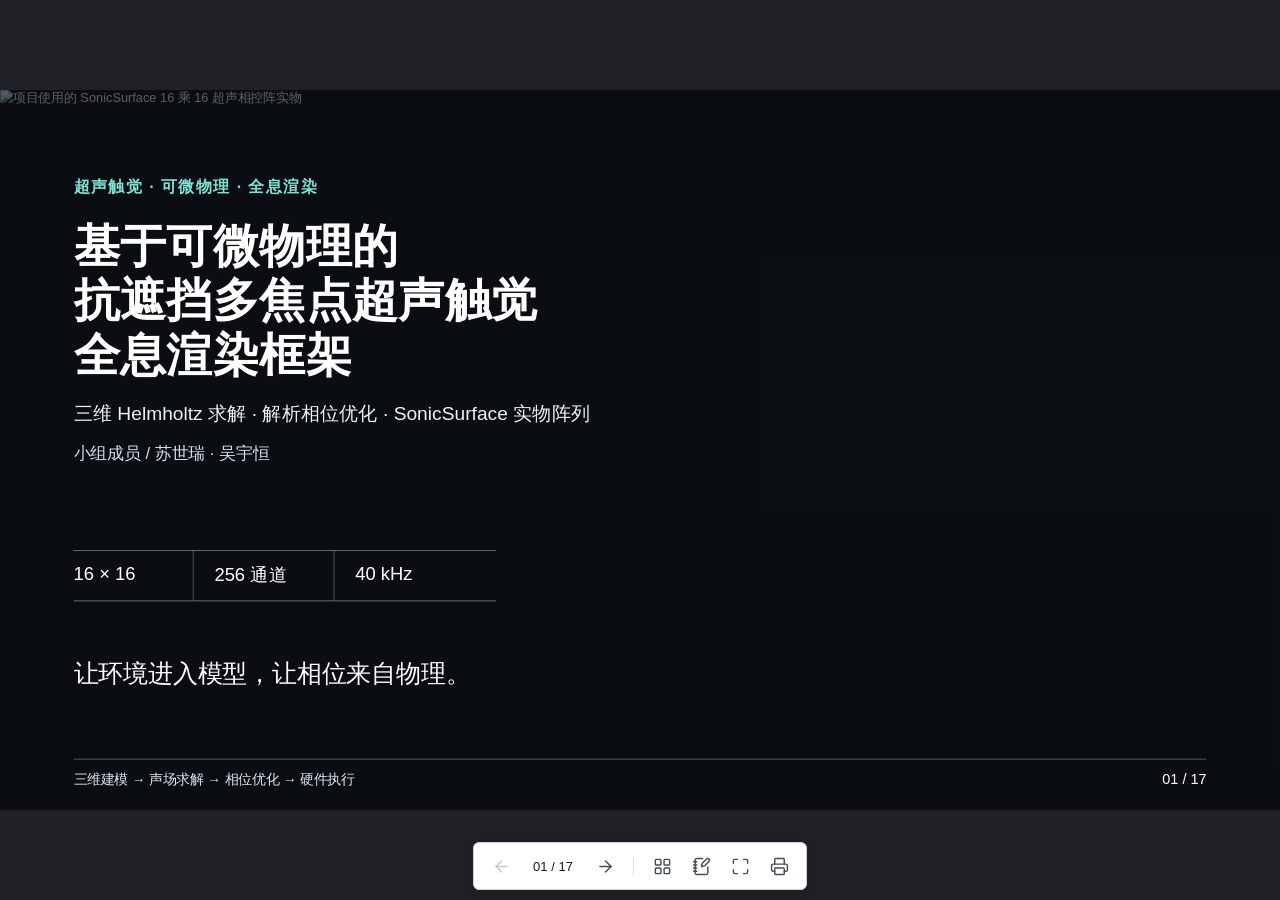
==== commit e3fbbedf: "feat(surrogate): add hand phase training workflow Add the additive-residual BEM surrogate model, dat" ====
--- a/ppt/index.html
+++ b/ppt/index.html
@@ -4,7 +4,7 @@
   <meta charset="utf-8">
   <meta name="viewport" content="width=device-width, initial-scale=1">
   <meta name="color-scheme" content="light">
-  <title>复杂环境超声相位优化 · 项目答辩</title>
+  <title>基于可微物理的抗遮挡多焦点超声触觉全息渲染框架 · 项目答辩</title>
   <link rel="stylesheet" href="presentation.css">
   <script defer src="assets/evidence.js"></script>
   <script defer src="assets/lucide.min.js"></script>
@@ -13,13 +13,14 @@
 <body>
   <main id="viewport" aria-label="五分钟项目答辩">
     <div id="stage">
-      <section class="slide cover active" data-title="HaptiField" data-duration="15" data-chapter="opening" aria-label="第 1 页：项目首页">
-        <img class="cover-photo" src="assets/sonicsurface_hardware.jpg" width="2000" height="1125" alt="项目使用的 SonicSurface 16 乘 16 超声相控阵实物">
+      <section class="slide cover active" data-title="项目首页" data-duration="15" data-chapter="opening" aria-label="第 1 页：项目首页">
+        <img class="cover-photo" src="images/sonicsurface_hardware.jpg" width="2000" height="1125" alt="项目使用的 SonicSurface 16 乘 16 超声相控阵实物">
         <div class="cover-tint" aria-hidden="true"></div>
         <div class="cover-copy">
-          <p class="kicker">HAPTIFIELD · 超声场逆向设计</p>
-          <h1>复杂环境中的<br>可编程超声场</h1>
-          <p class="cover-description">三维 Helmholtz 求解<br>解析相位梯度 · SonicSurface 实物阵列</p>
+          <p class="kicker">超声触觉 · 可微物理 · 全息渲染</p>
+          <h1>基于可微物理的<br>抗遮挡多焦点超声触觉<br>全息渲染框架</h1>
+          <p class="cover-description">三维 Helmholtz 求解 · 解析相位优化 · SonicSurface 实物阵列</p>
+          <p class="cover-members">小组成员 / 苏世瑞 · 吴宇恒</p>
         </div>
         <div class="cover-specs">
           <span>16 × 16</span>
@@ -27,9 +28,9 @@
           <span>40 kHz</span>
         </div>
         <p class="cover-thesis">让环境进入模型，让相位来自物理。</p>
-        <footer><span>三维建模 → 声场求解 → 相位优化 → 硬件执行</span><span class="page-number">01 / 17</span></footer>
-        <template class="speaker-note">
-          <p>这是我们正在使用的 SonicSurface 16×16 超声相控阵。项目目标是让这 256 个阵元在存在反射、散射和材料变化的环境中，仍能在指定位置形成可控声场。</p>
+        <footer><span>三维建模 → 声场求解 → 相位优化 → 硬件执行</span><span class="page-number">01 / 18</span></footer>
+        <template class="speaker-note">
+          <p>各位老师好，我们是苏世瑞和吴宇恒。我们的项目是“基于可微物理的抗遮挡多焦点超声触觉全息渲染框架”。这是项目使用的 SonicSurface 16×16 超声相控阵，目标是让这 256 个阵元在存在反射、散射和材料变化的环境中，仍能在指定位置形成可控声场。</p>
           <p>我们的工作贯穿四层：把几何写进三维物理模型，高效求解复声压场，用解析梯度反推出阵元相位，最后把相位经过标定和量化送到真实阵列。</p>
         </template>
       </section>
@@ -43,15 +44,15 @@
           <article><span>02</span><div><h3>建模与算法</h3><p>技术路线 · Helmholtz · COMSOL · 响应基 · VJP</p></div><b>06–11</b></article>
           <article><span>03</span><div><h3>数值证据</h3><p>声场效果 · 算法比较 · 更新器消融 · 共同门槛</p></div><b>12–15</b></article>
           <article><span>04</span><div><h3>实物闭环</h3><p>SonicSurface 阵列 · 相位标定 · FPGA 下发</p></div><b>16</b></article>
-          <article><span>05</span><div><h3>结论</h3><p>已完成链路与下一步验证</p></div><b>17</b></article>
-        </div>
-        <footer><span>主线 / 场景建模 → 声场求解 → 相位优化 → 硬件执行</span><span class="page-number">02 / 17</span></footer>
+          <article><span>05</span><div><h3>总结与致谢</h3><p>完整链路与项目结论</p></div><b>17</b></article>
+        </div>
+        <footer><span>主线 / 场景建模 → 声场求解 → 相位优化 → 硬件执行</span><span class="page-number">02 / 18</span></footer>
         <template class="speaker-note">
           <p>接下来分五部分。先说明可编程超声场的应用价值和复杂环境问题；再介绍三维求解器、COMSOL 交叉验证、响应基和 VJP；随后给出声场效果与算法实验；最后展示 SonicSurface 实物和相位标定，并总结项目贡献。</p>
         </template>
       </section>
 
-      <section class="slide vision" data-title="应用愿景" data-duration="20" data-chapter="context" aria-label="第 3 页：应用愿景" hidden>
+      <section class="slide vision" data-title="应用愿景" data-duration="15" data-chapter="context" aria-label="第 3 页：应用愿景" hidden>
         <header><span class="section-label"><b>03</b> 应用愿景</span><span class="running-title">01 / 背景与问题</span></header>
         <h2>超声触觉，把“远程”变成可感知。</h2>
         <p class="subtitle">无需穿戴的空间触觉，为数字内容、远程操作和公共交互增加一条触觉通道。</p>
@@ -85,7 +86,7 @@
           <span>共同需求</span>
           <strong>人、工具与设备进入声场后，触觉仍准确落在目标位置。</strong>
         </div>
-        <footer><span>价值主线 / 无接触 · 空间化 · 可编程 · 可远程传递</span><span class="page-number">03 / 17</span></footer>
+        <footer><span>价值主线 / 无接触 · 空间化 · 可编程 · 可远程传递</span><span class="page-number">03 / 18</span></footer>
         <template class="speaker-note">
           <p>可编程超声场提供的是一种无需佩戴设备的空间触觉通道。它可以让用户触摸 XR 中的虚拟对象，也可以把远程机器人接触到的信息反馈到操作者手上，增强遥操作的临场感。</p>
           <p>同一能力还能用于医疗和洁净环境中的无接触确认，以及空间导航、无障碍提示和操作引导。四类场景共享一个关键要求：当人、工具和周围设备进入传播空间后，焦点仍要准确落到目标位置。</p>
@@ -98,20 +99,20 @@
         <p class="subtitle">相控阵通过控制阵元相位，在空间中塑造压力焦点、轨迹与图案。</p>
         <div class="application-gallery">
           <figure>
-            <img src="assets/literature/hoshi_2010_fig1_2.png" width="1030" height="390" alt="Hoshi 2010 非接触超声触觉装置与阵列">
+            <img src="images/hoshi_2010_fig1_2.png" width="1030" height="390" alt="Hoshi 2010 非接触超声触觉装置与阵列">
             <figcaption><span>非接触触觉</span><b>裸手感知空间中的虚拟触点</b><small>Hoshi et al., IEEE TOH, 2010</small></figcaption>
           </figure>
           <figure>
-            <img src="assets/literature/gspat_2020_fig1.png" width="580" height="315" alt="GS-PAT 多点触觉与体积显示应用">
+            <img src="images/gspat_2020_fig1.png" width="580" height="315" alt="GS-PAT 多点触觉与体积显示应用">
             <figcaption><span>动态空间内容</span><b>多焦点触觉与体积显示</b><small>Martinez Plasencia et al., ACM TOG, 2020</small></figcaption>
           </figure>
           <figure>
-            <img src="assets/literature/diffpat_2021_fig1.png" width="1100" height="610" alt="Diff-PAT 可微声学全息优化流程">
+            <img src="images/diffpat_2021_fig1.png" width="1100" height="610" alt="Diff-PAT 可微声学全息优化流程">
             <figcaption><span>声学全息</span><b>由目标场反求阵元驱动</b><small>Fushimi et al., Scientific Reports, 2021</small></figcaption>
           </figure>
         </div>
         <div class="application-strip"><b>应用外延</b><span>XR 触觉</span><span>无菌交互</span><span>声悬浮与操控</span><span>定向声场</span></div>
-        <footer><span>综述 / Rakkolainen et al., IEEE TOH 2021 · DOI 10.1109/TOH.2020.3018754</span><span class="page-number">04 / 17</span></footer>
+        <footer><span>综述 / Rakkolainen et al., IEEE TOH 2021 · DOI 10.1109/TOH.2020.3018754</span><span class="page-number">04 / 18</span></footer>
         <template class="speaker-note">
           <p>空气超声相控阵把触觉和物体操控从实体接触中解耦。早期工作证明了裸手非接触触觉，随后发展到多点触觉、体积显示和任意声场图案；可微声学全息进一步把目标声场直接连接到阵元相位。</p>
           <p>这些能力可服务 XR 交互、无菌界面、声悬浮、微粒操控和定向声场。它们共享同一个核心问题：如何让大量阵元协同，在三维空间形成设计者希望的声压分布。</p>
@@ -124,53 +125,40 @@
         <p class="subtitle">障碍物、反射面和手部会改变传播路径，也会改变最优相位。</p>
         <div class="literature-grid">
           <figure>
-            <img src="assets/literature/hirayama_2022_fig1.png" width="1190" height="325" alt="任意散射物环境中的高速声学全息">
+            <img src="images/hirayama_2022_fig1.png" width="1190" height="325" alt="任意散射物环境中的高速声学全息">
             <figcaption><b>显式散射建模</b><span>任意静态散射体中的高速声学全息</span><small>Hirayama et al., Science Advances, 2022</small></figcaption>
           </figure>
           <figure>
-            <img src="assets/literature/chen_2023_fig2.png" width="1260" height="1000" alt="存在障碍物时的声压场重建结果">
-            <figcaption><b>实测通道重建</b><span>由测量反馈恢复障碍环境中的目标场</span><small>Chen et al., IEEE TOH, 2023</small></figcaption>
+            <img src="images/chen_2023_fig2.png" width="1260" height="1000" alt="存在障碍物时的声压场重建结果">
+            <figcaption><b>黑箱测量优化</b><span>以目标点实测声压搜索阵元相位</span><small>Chen et al., IEEE TOH, 2023</small></figcaption>
           </figure>
           <figure>
-            <img src="assets/literature/mukherjee_2025_fig1.png" width="1270" height="430" alt="手部散射建模与声压对比">
+            <img src="images/mukherjee_2025_fig1.png" width="1270" height="430" alt="手部散射建模与声压对比">
             <figcaption><b>手部散射与感知</b><span>把直接路径与散射路径共同纳入聚焦</span><small>Mukherjee et al., CHI EA, 2025</small></figcaption>
           </figure>
         </div>
+        <p class="literature-summary">Hirayama 在已知静态几何下用 BEM 显式预计算散射，实现高速声悬浮；Chen 不建立障碍物模型，而以目标点实测声压通过贝叶斯与贪心搜索迭代相位；Mukherjee 将已知手部的直接声与散射声共同纳入 BEM 聚焦，并验证触觉声压提升。三者分别代表几何建模、测量反馈和人体散射，共同说明真实环境必须进入相位求解。</p>
         <div class="research-position">
           <span>本项目</span>
           <strong>已知几何 / SDF → 异质三维 Helmholtz → 解析相位优化 → 实物阵列</strong>
         </div>
-        <footer><span>DOI / 10.1126/sciadv.abn7614 · 10.1109/TOH.2023.3309975 · 10.1145/3706599.3720287</span><span class="page-number">05 / 17</span></footer>
-        <template class="speaker-note">
-          <p>已有研究已经开始处理真实环境。Hirayama 等显式建模任意散射体，Chen 等通过测量重建未知障碍物下的等效通道，Mukherjee 等进一步研究手部散射与触觉感知。</p>
+        <footer><span>DOI / 10.1126/sciadv.abn7614 · 10.1109/TOH.2023.3309975 · 10.1145/3706599.3720287</span><span class="page-number">05 / 18</span></footer>
+        <template class="speaker-note">
+          <p>已有研究已经从三条路线处理真实环境。Hirayama 等在已知静态几何下使用 BEM 显式预计算散射，实现高速声悬浮；Chen 等不建立障碍物模型，而把系统视作黑箱，以目标点实测声压通过贝叶斯和贪心搜索迭代相位；Mukherjee 等将已知手部产生的直接声与散射声共同纳入 BEM 聚焦，并验证了触觉声压提升。</p>
           <p>我们的路线针对几何与材料信息可获得的场景：用 SDF 把障碍物写入异质三维 Helmholtz 方程，再用解析梯度求相位，并连接到 SonicSurface 实物阵列。这样既能预测完整三维场，也能追踪每个结果来自哪一种物理机制。</p>
         </template>
       </section>
 
-      <section class="slide architecture" data-title="技术路线" data-duration="10" data-chapter="method" aria-label="第 6 页：技术路线" hidden>
+      <section class="slide architecture" data-title="技术路线" data-duration="15" data-chapter="method" aria-label="第 6 页：技术路线" hidden>
         <header><span class="section-label"><b>06</b> 技术路线</span><span class="running-title">02 / 建模与算法</span></header>
-        <h2>把场景、求解、优化与硬件连成一条链。</h2>
-        <p class="subtitle">输入是几何和目标点，输出是可下发到阵列的 256 路相位。</p>
-        <div class="architecture-path">
-          <article><i data-lucide="scan-3d"></i><span>01</span><h3>场景表示</h3><p>Mesh / SDF<br>介质与边界</p></article>
-          <b>→</b>
-          <article><i data-lucide="waves"></i><span>02</span><h3>物理离散</h3><p>变参数 Helmholtz<br>7 点差分</p></article>
-          <b>→</b>
-          <article><i data-lucide="cpu"></i><span>03</span><h3>响应基</h3><p>边界凝聚<br>cuDSS 分解复用</p></article>
-          <b>→</b>
-          <article><i data-lucide="target"></i><span>04</span><h3>相位优化</h3><p>focal_contrast<br>VJP + Adam</p></article>
-          <b>→</b>
-          <article><i data-lucide="radio-tower"></i><span>05</span><h3>硬件执行</h3><p>标定补偿<br>32 档量化</p></article>
-        </div>
-        <div class="architecture-equations">
-          <div><span>离线建立场景响应</span><math display="block"><mi>A</mi><mi>G</mi><mo>=</mo><mi>B</mi></math></div>
-          <div><span>在线合成与反向传播</span><math display="block"><mi>u</mi><mo>=</mo><mi>G</mi><mi>exp</mi><mo>(</mo><mi>i</mi><mi>φ</mi><mo>)</mo><mspace width="1em"/><mi>z</mi><mo>=</mo><msup><mi>G</mi><mi>H</mi></msup><mi>c</mi></math></div>
-        </div>
-        <div class="architecture-thesis"><span>核心转换</span><strong>把“复杂传播环境”变成可计算、可求导、可执行的相位。</strong></div>
-        <footer><span>五个模块共享同一场景定义与相位编号。</span><span class="page-number">06 / 17</span></footer>
-        <template class="speaker-note">
-          <p>整条路线从场景开始：几何通过 SDF 进入材料场，边界条件和阵元激励进入 Helmholtz 方程。求解器建立每个阵元的完整场响应 G，优化器用 G 快速合成声场并通过 VJP 更新相位。</p>
-          <p>得到的连续相位进入硬件侧，叠加逐阵元标定偏移并量化为 32 档，再按 SonicSurface 的通道顺序发送。这五个模块共享同一套阵元编号和场景坐标。</p>
+        <figure class="architecture-figure">
+          <img src="images/ultrasound_ppt_framework.svg" width="2560" height="1440" alt="固定场景下的超声阵列相位优化完整架构图">
+          <figcaption>固定场景离线构建响应基，在线执行全场合成、损失计算、VJP 与相位更新；最终相位进入 SonicSurface 标定与下发链路。</figcaption>
+        </figure>
+        <footer><span>场景建模 → 响应基 → 相位优化 → 结果验证 → 硬件执行</span><span class="page-number">06 / 18</span></footer>
+        <template class="speaker-note">
+          <p>这张图展示完整架构。左侧把阵列、几何、材料和边界写入三维 Helmholtz 系统；中间通过边界凝聚和 cuDSS 构建响应基；右侧从目标场出发，循环执行声场合成、损失计算、VJP 和相位更新。</p>
+          <p>优化后的相位经过通道映射、逐阵元标定补偿和 32 档量化后下发到 SonicSurface。场景、求解、优化、验证与硬件使用统一的阵元编号和坐标定义。</p>
         </template>
       </section>
 
@@ -221,7 +209,7 @@
           </article>
         </div>
         <div class="bottom-thesis"><span>计算策略</span><strong>同一场景只分解一次，再复用多个声源右端项。</strong></div>
-        <footer><span>实现 / Warp 稀疏组装 · 边界凝聚 · cuDSS 混合直接求解</span><span class="page-number">07 / 17</span></footer>
+        <footer><span>实现 / Warp 稀疏组装 · 边界凝聚 · cuDSS 混合直接求解</span><span class="page-number">07 / 18</span></footer>
         <template class="speaker-note">
           <p>首先将几何转成 SDF，用平滑插值构造密度和声速场。变参数 Helmholtz 方程通过七点差分离散成 Au=b，边界包括阵元指定复声压、开放边界和刚性反射。</p>
           <p>我们对指定值与开放边界行进行等价消元，得到更小的复对称系统，交给 cuDSS 分解，再回代恢复完整边界。固定场景复用同一份分解，为全部阵元建立响应基。</p>
@@ -230,33 +218,33 @@
 
       <section class="slide comsol" data-title="COMSOL 交叉验证" data-duration="20" data-chapter="method" aria-label="第 8 页：COMSOL 交叉验证" hidden>
         <header><span class="section-label"><b>08</b> COMSOL 交叉验证</span><span class="running-title">02 / 建模与算法</span></header>
-        <h2>独立求解器复现了空间结构与优化趋势。</h2>
-        <p class="subtitle">相同几何、材料、边界与阵元相位，分别由项目求解器和 COMSOL 计算。</p>
+        <h2>三维场与统一评价面，共同交叉验证。</h2>
+        <p class="subtitle">相同几何、材料、边界与阵元相位，分别由项目求解器和 COMSOL 独立计算。</p>
         <div class="comsol-layout">
           <figure class="comsol-field">
-            <img src="assets/comsol_plate_adjoint_3d.png" width="1600" height="760" alt="平板障碍物伴随相位下 COMSOL 与项目求解器的三维声场对比">
+            <img src="images/comsol_plate_adjoint_3d.png" width="1600" height="760" alt="平板障碍物伴随相位下 COMSOL 与项目求解器的三维声场对比">
             <figcaption><b>代表性空间对比</b><span>平板障碍物 · adjoint 相位 · 三个正交切面与等值面</span></figcaption>
           </figure>
           <figure class="comsol-chart">
-            <img src="assets/comsol_contrast_scatter.png" width="1260" height="1080" alt="项目求解器与 COMSOL 的目标对比度相关图">
-            <figcaption><b>跨方法统计</b><span>平板与块体 · geometric / response / adjoint</span></figcaption>
+            <img src="images/comsol_tri306090_45_reflect_vertical_slices.png" width="2465" height="1491" alt="三十六十九十度三角形旋转四十五度并设置加 x 反射边界时的 COMSOL、项目求解器和差值正交切面">
+            <figcaption><b>反射场景正交切面</b><span>30°–60°–90° · 45° · +x 反射 · 顶部 ρ=0.652</span></figcaption>
           </figure>
         </div>
         <div class="comsol-metrics">
           <div><strong>12</strong><span>形状 × 边界正演算例</span></div>
           <div><strong>0.596–0.733</strong><span>顶部幅度空间相关</span></div>
-          <div><strong>r = 0.881</strong><span>目标对比度跨方法相关</span></div>
-          <div><strong>7.46–13.23 dB</strong><span>COMSOL 复现的目标增益</span></div>
-        </div>
-        <footer><span>COMSOL Multiphysics 6.3 · 项目 61³ 网格 · 全局 hmax 4 mm / 障碍物邻域 1.5 mm</span><span class="page-number">08 / 17</span></footer>
-        <template class="speaker-note">
-          <p>为了验证自研求解器，我们用相同几何、材料、边界条件和阵元相位，在 COMSOL 中独立重建模型。左侧展示平板障碍物和伴随相位下的三维结果，两种求解器都在目标附近形成增强区域，并呈现相近的传播结构。</p>
-          <p>验证共包含六种形状和两种边界条件，共十二个正演算例，顶部振幅空间相关为 0.596 到 0.733。进一步在平板和块体场景比较多种相位方法，两套求解器对目标对比度排序的 Pearson 相关达到 0.881；COMSOL 也复现了 7.46 到 13.23 dB 的目标增益。这说明当前模型能够捕捉影响聚焦优化的主要物理趋势。</p>
+          <div><strong>0.497–0.576</strong><span>全体积幅度空间相关</span></div>
+          <div><strong>2.4–4.6×</strong><span>COMSOL 复现的目标声压增益</span></div>
+        </div>
+        <footer><span>COMSOL Multiphysics 6.3 · 项目 61³ 网格 · 全局 hmax 4 mm / 障碍物邻域 1.5 mm</span><span class="page-number">08 / 18</span></footer>
+        <template class="speaker-note">
+          <p>为了验证自研求解器，我们用相同几何、材料、边界条件和阵元相位，在 COMSOL 中独立重建模型。左侧比较完整三维场中的三个正交切面和等值面；右侧采用三十六十九十度三角形旋转四十五度并设置加 x 反射边界的场景，展示 xz、yz 切面的 COMSOL、项目结果与差值。</p>
+          <p>顶部平面位于 z 等于 100 毫米，是所有场景共同的工作与观察平面，能够使用同一规则逐点比较，并避开阵元附近的强近场。但它不是唯一证据：十二个场景的全体积空间相关为 0.497 到 0.576，顶部相关为 0.596 到 0.733；把优化相位输入 COMSOL 后，目标声压提高 2.4 到 4.6 倍。</p>
         </template>
       </section>
 
       <section class="slide basis" data-title="响应基如何构建" data-duration="25" data-chapter="method" aria-label="第 9 页：响应基如何构建" hidden>
-        <header><span class="section-label"><b>09</b> 响应基如何构建</span><span class="running-title">02 / 建模与算法</span></header>
+        <header><span class="section-label"><b>10</b> 响应基如何构建</span><span class="running-title">02 / 建模与算法</span></header>
         <h2>一次分解，构建完整响应基。</h2>
         <p class="subtitle">G = A⁻¹B 是 256 个线性方程解的紧凑写法。</p>
         <div class="basis-objects">
@@ -292,15 +280,15 @@
           <div><span>计算方式</span><strong>求解 AG = B</strong></div>
           <div><span>在线阶段</span><strong>u = G exp(iφ)</strong></div>
         </div>
-        <footer><span>完整 G：166,375 × 256；B 按批临时构造，场景不变即可复用。</span><span class="page-number">09 / 17</span></footer>
+        <footer><span>完整 G：166,375 × 256；B 按批临时构造，场景不变即可复用。</span><span class="page-number">10 / 18</span></footer>
         <template class="speaker-note">
           <p>这里的 A 负责传播，B 负责说明每个阵元把固定幅值写到哪些底面网格点，G 的每一列则是一个阵元经过完整 PDE 传播后的三维响应。B 的第 r 列是局部稀疏输入，G 的第 r 列通常是全空间稠密声场。</p>
           <p>G 等于 A 的逆乘 B 是线性求解的紧凑记号。程序先对凝聚后的 A 分解一次，再对每个 b_r 做前代和回代。当前接口按 16 列组织 RHS，256 列全部复用同一份因子。完成后保存 G，在线优化只做矩阵向量乘法。</p>
         </template>
       </section>
 
-      <section class="slide cotangent" data-title="复声场梯度 c" data-duration="15" data-chapter="method" aria-label="第 10 页：复声场梯度 c" hidden>
-        <header><span class="section-label"><b>10</b> 复声场梯度 c</span><span class="running-title">02 / 建模与算法</span></header>
+      <section class="slide cotangent" data-title="复声场梯度 c" data-duration="15" data-chapter="method" aria-label="第 11 页：复声场梯度 c" hidden>
+        <header><span class="section-label"><b>11</b> 复声场梯度 c</span><span class="running-title">02 / 建模与算法</span></header>
         <h2>先在实数域求导，再合并成复向量。</h2>
         <p class="subtitle">c 汇总 loss 对每个网格点声压实部与虚部的敏感度。</p>
         <div class="cotangent-layout">
@@ -327,15 +315,15 @@
           <div><span>逐点求导</span><strong>得到复向量 c，长度 N</strong></div>
           <div><span>数值正则</span><strong>ε 平滑零振幅邻域</strong></div>
         </div>
-        <footer><span>复数表示压缩了两组实梯度，链式法则保持不变。</span><span class="page-number">10 / 17</span></footer>
+        <footer><span>复数表示压缩了两组实梯度，链式法则保持不变。</span><span class="page-number">11 / 18</span></footer>
         <template class="speaker-note">
           <p>我们把每个 u_j 写成 x_j 加 i y_j，在普通实数域分别计算损失对 x_j 和 y_j 的偏导，再合并成 c_j。这样 dL 等于 Re(cᴴdu)，与二 N 维实数链式法则完全一致。按 Wirtinger 记号，c 等于二倍的 ∂L/∂u*，微分定义固定了因子约定。</p>
           <p>右侧给出振幅匹配的具体结果。c 由 loss 决定，可以理解为虚拟伴随声源：目标点和背景区域按照优化目标产生敏感度。零振幅邻域由极小 epsilon 平滑，解析结果再通过中心差分核对。</p>
         </template>
       </section>
 
-      <section class="slide vjp" data-title="VJP 与相位梯度" data-duration="20" data-chapter="method" aria-label="第 11 页：VJP 与相位梯度" hidden>
-        <header><span class="section-label"><b>11</b> VJP 与相位梯度</span><span class="running-title">02 / 建模与算法</span></header>
+      <section class="slide vjp" data-title="VJP 与相位梯度" data-duration="20" data-chapter="method" aria-label="第 12 页：VJP 与相位梯度" hidden>
+        <header><span class="section-label"><b>12</b> VJP 与相位梯度</span><span class="running-title">02 / 建模与算法</span></header>
         <h2>一次反传，得到全部相位梯度。</h2>
         <p class="subtitle">VJP 将全场敏感度直接投影到 256 个相位变量。</p>
         <div class="vjp-steps">
@@ -368,69 +356,76 @@
           <div><span>解析 VJP</span><strong>Gᴴc + 逐元素链式法则</strong><p>一次反向矩阵向量乘得到 256 个梯度。</p></div>
           <div><span>PDE 伴随等价式</span><strong>Aᴴλ = c，Gᴴc = Bᴴλ</strong><p>固定场景用预计算 G 完成在线反传。</p></div>
         </div>
-        <footer><span>一次 Gᴴc 汇总全部网格敏感度，输出 256 维实数梯度。</span><span class="page-number">11 / 17</span></footer>
+        <footer><span>一次 Gᴴc 汇总全部网格敏感度，输出 256 维实数梯度。</span><span class="page-number">12 / 18</span></footer>
         <template class="speaker-note">
           <p>VJP 是损失敏感度向量与声场 Jacobian 的乘法过程。先看单个阵元：e 的 iφ 次方对 φ 求导会多出 i，所以声场导数是 i G 的第 r 列乘当前相位。再代入 dL 等于 Re(cᴴdu)，就得到单个相位梯度。</p>
           <p>为了同时处理全部阵元，我们先算 z=Gᴴc。由于单阵元公式中是 cᴴG 的第 r 列，而 z_r 是 G 第 r 列的共轭转置乘 c，所以最终出现 z_r 的共轭。⊙ 表示逐元素乘法。该运算直接输出长度 256 的实数梯度，再由 Adam 更新相位。</p>
         </template>
       </section>
 
-      <section class="slide field-result" data-title="声场优化结果" data-duration="15" data-chapter="evidence" aria-label="第 12 页：声场优化结果" hidden>
-        <header><span class="section-label"><b>12</b> 声场优化结果</span><span class="running-title">03 / 数值证据</span></header>
+      <section class="slide field-result" data-title="声场优化结果" data-duration="15" data-chapter="evidence" aria-label="第 13 页：声场优化结果" hidden>
+        <header><span class="section-label"><b>13</b> 声场优化结果</span><span class="running-title">03 / 数值证据</span></header>
         <h2>物理优化把能量重新集中到目标点。</h2>
-        <p class="subtitle">绿色十字为目标位置；左为几何相位，右为解析梯度优化结果。</p>
-        <figure class="field-comparison-figure">
-          <img src="assets/field_comparison.png" width="1944" height="765" alt="同一反射边界场景下，几何相位与物理感知优化的声压切面对比">
-        </figure>
+        <p class="subtitle">二维切面给出定量结果；三维图中红球为目标，蓝色为本方法，红色为传统几何相位。</p>
+        <div class="field-evidence-layout">
+          <figure class="field-comparison-figure">
+            <img src="images/field_comparison.png" width="1944" height="765" alt="同一反射边界场景下，几何相位与物理感知优化的声压切面对比">
+            <figcaption>统一切面与色标：几何相位 / 物理优化</figcaption>
+          </figure>
+          <figure class="field-3d-figure">
+            <img src="images/field_3d_reflection_comparison.png" width="1600" height="900" alt="反射边界场景中传统几何相位红色等值面和物理优化蓝色等值面的三维对比">
+            <figcaption><span class="legend-target">● 目标点</span><span class="legend-optimized">■ 本方法</span><span class="legend-geometric">■ 传统方法</span></figcaption>
+          </figure>
+        </div>
         <div class="field-metrics">
           <div><span>目标点声压</span><strong><b id="geometric-target">571</b> → <b id="optimized-target">3,380</b> Pa</strong><small id="target-gain">5.9×</small></div>
           <div><span>目标 / 背景峰值</span><strong><b id="geometric-contrast">0.31</b> → <b id="optimized-contrast">2.81</b></strong><small id="contrast-gain">9.2×</small></div>
           <div><span>场景</span><strong>12 × 12 · 41³ · +x 反射</strong><small>归档数值实验</small></div>
         </div>
-        <footer><span>数据 / algorithm_comparison · 目标 (90, 90, 90) mm</span><span class="page-number">12 / 17</span></footer>
-        <template class="speaker-note">
-          <p>这里比较的是同一个反射边界场景。绿色十字是目标点，左侧几何相位的能量峰值偏离目标；右侧用完整物理场和解析梯度优化后，目标位置形成清晰焦点。</p>
+        <footer><span>数据 / algorithm_comparison · 目标 (90, 90, 90) mm</span><span class="page-number">13 / 18</span></footer>
+        <template class="speaker-note">
+          <p>这里比较的是加入一块反射面后的同一个场景。二维切面使用统一色标；三维图中红球是目标点，蓝色等值面是我们的物理优化结果，红色等值面是传统几何相位。传统方法的能量被反射改变并在空间中形成旁瓣，而本方法把主要能量重新集中到目标点附近。</p>
           <p>目标点声压从约 571 Pa 提升到 3380 Pa，目标与背景峰值之比从 0.31 提升到 2.81。两幅图使用同一切面和同一色标，因此可以直接比较能量分布。</p>
         </template>
       </section>
 
-      <section class="slide loss-slide" data-title="算法 Loss 对比" data-duration="15" data-chapter="evidence" aria-label="第 13 页：算法 Loss 对比" hidden>
-        <header><span class="section-label"><b>13</b> 算法 Loss 对比</span><span class="running-title">03 / 数值证据</span></header>
+      <section class="slide loss-slide" data-title="算法 Loss 对比" data-duration="15" data-chapter="evidence" aria-label="第 14 页：算法 Loss 对比" hidden>
+        <header><span class="section-label"><b>14</b> 算法 Loss 对比</span><span class="running-title">03 / 数值证据</span></header>
         <h2>解析梯度更快进入高质量解区域。</h2>
         <div class="loss-layout">
-          <figure class="loss-figure"><img src="assets/algorithm_loss_dashboard.png" width="2046" height="1146" alt="原始算法 Loss 对比图：九种方法的原始损失、滑动中位数和历史最优值"></figure>
+          <figure class="loss-figure"><img src="images/algorithm_loss_dashboard.png" width="2046" height="1146" alt="原始算法 Loss 对比图：九种方法的原始损失、滑动中位数和历史最优值"></figure>
           <aside class="loss-reading">
             <div><span class="step-label">坐标与图例</span><h3>越低越好</h3><p>横轴：场评估次数<br>纵轴：focal_contrast Loss</p></div>
             <div><span class="step-label">曲线含义</span><p><b>实线</b>　滑动中位数<br><b>虚线</b>　历史最优值<br><b>浅线</b>　原始 Loss</p></div>
             <div><span class="step-label">观察</span><p>Adjoint + Adam 用更少场评估进入低损失区域。</p><p class="detail">完整曲线保留搜索波动与收敛过程。</p></div>
           </aside>
         </div>
-        <footer><span>来源 / algorithm_comparison · 12 × 12 原型</span><span class="page-number">13 / 17</span></footer>
+        <footer><span>来源 / algorithm_comparison · 12 × 12 原型</span><span class="page-number">14 / 18</span></footer>
         <template class="speaker-note">
           <p>横轴是场评估次数，纵轴是 focal_contrast loss，越低越好。实线是滑动中位数，虚线是历史最优，浅线保留原始搜索波动。解析梯度方法以较少评估快速进入低损失区域。</p>
           <p>这页先讲收敛形态，后面的共同门槛页再比较达到同一质量所需的秒数和评估次数。</p>
         </template>
       </section>
 
-      <section class="slide loss-slide" data-title="优化器消融曲线" data-duration="15" data-chapter="evidence" aria-label="第 14 页：优化器消融曲线" hidden>
-        <header><span class="section-label"><b>14</b> 优化器消融曲线</span><span class="running-title">03 / 数值证据</span></header>
+      <section class="slide loss-slide" data-title="优化器消融曲线" data-duration="15" data-chapter="evidence" aria-label="第 15 页：优化器消融曲线" hidden>
+        <header><span class="section-label"><b>15</b> 优化器消融曲线</span><span class="running-title">03 / 数值证据</span></header>
         <h2>固定物理梯度，检验更新器的影响。</h2>
         <div class="loss-layout">
-          <figure class="loss-figure"><img src="assets/ablation_loss_dashboard.png" width="2046" height="1146" alt="原始优化器消融 Loss 曲线：L-BFGS-B、Adam、AdamW、Lion、非线性共轭梯度"></figure>
+          <figure class="loss-figure"><img src="images/ablation_loss_dashboard.png" width="2046" height="1146" alt="原始优化器消融 Loss 曲线：L-BFGS-B、Adam、AdamW、Lion、非线性共轭梯度"></figure>
           <aside class="loss-reading">
             <div><span class="step-label green">控制变量</span><h3>只替换更新器</h3><p>相同场景、初相位、目标函数和解析 VJP。</p></div>
             <div><span class="step-label green">比较对象</span><p>L-BFGS-B · Adam<br>AdamW · Lion<br>非线性共轭梯度</p></div>
             <div><span class="step-label green">实验结论</span><p>Adam 在早期下降速度与高质量门槛上表现最好。</p><p class="detail">实线：滑动中位数；虚线：历史最优；浅线：原始 Loss。</p></div>
           </aside>
         </div>
-        <footer><span>来源 / gradient_ablation · 横轴为场评估次数</span><span class="page-number">14 / 17</span></footer>
+        <footer><span>来源 / gradient_ablation · 横轴为场评估次数</span><span class="page-number">15 / 18</span></footer>
         <template class="speaker-note">
           <p>消融实验固定相同解析梯度，只更换五种更新器。曲线展示不同更新规则的早期下降和最终平台；下一页进一步用共同质量门槛统计首次达标时间和评估次数。</p>
         </template>
       </section>
 
-      <section class="slide experiments" data-title="共同质量数值对比" data-duration="20" data-chapter="evidence" aria-label="第 15 页：共同质量数值对比" hidden>
-        <header><span class="section-label"><b>15</b> 共同质量数值对比</span><span class="running-title">03 / 数值证据</span></header>
+      <section class="slide experiments" data-title="共同质量数值对比" data-duration="20" data-chapter="evidence" aria-label="第 16 页：共同质量数值对比" hidden>
+        <header><span class="section-label"><b>16</b> 共同质量数值对比</span><span class="running-title">03 / 数值证据</span></header>
         <h2>同一质量，比较所需代价。</h2>
         <p class="subtitle">以首次满足 L ≤ L* 的时间与场评估次数作为统一口径。</p>
         <div class="experiment-panels">
@@ -451,7 +446,7 @@
           <p><b>实验口径</b> 12 × 12，41³ 网格，+x 反射，单种子 0；相同场景、初相位与响应基。</p>
           <p>时间为在线优化阶段；左、右面板分别对应算法比较与更新器消融。</p>
         </div>
-        <footer><span>来源 / 两组 quality_summary.csv · 相同场景内按共同质量比较</span><span class="page-number">15 / 17</span></footer>
+        <footer><span>来源 / 两组 quality_summary.csv · 相同场景内按共同质量比较</span><span class="page-number">16 / 18</span></footer>
         <template class="speaker-note">
           <p>我们使用共同质量门槛，直接比较各算法第一次得到同质量解的代价。左图在门槛 −1593.498 下，Adam 约 1.46 秒、89 次评估，CMA-ES 29.30 秒，L-SHADE 41.44 秒；相对 L-SHADE 达标时间约快 28.4 倍。</p>
           <p>右图固定解析 VJP，只替换更新器，在门槛 −1860 下 Adam 用 2.69 秒、350 次评估率先达标，AdamW 接近，随后是 Lion 和非线性共轭梯度。实验支持解析梯度加 Adam 作为当前默认方案。</p>
@@ -459,15 +454,15 @@
       </section>
 
       <section class="slide hardware" data-title="SonicSurface 实物与标定" data-duration="30" data-chapter="hardware" aria-label="第 16 页：SonicSurface 实物与标定" hidden>
-        <header><span class="section-label"><b>16</b> SonicSurface 实物与标定</span><span class="running-title">04 / 实物闭环</span></header>
+        <header><span class="section-label"><b>17</b> SonicSurface 实物与标定</span><span class="running-title">04 / 实物闭环</span></header>
         <h2>优化相位已经走向真实 256 通道阵列。</h2>
         <div class="hardware-evidence">
           <figure class="hardware-photo">
-            <img src="assets/sonicsurface_hardware.jpg" width="2000" height="1125" alt="项目使用的 SonicSurface 16 乘 16 超声相控阵实物">
+            <img src="images/sonicsurface_hardware.jpg" width="2000" height="1125" alt="项目使用的 SonicSurface 16 乘 16 超声相控阵实物">
             <figcaption><b>阵列与控制硬件</b><span>16 × 16 · 256 通道 · 40 kHz</span></figcaption>
           </figure>
           <figure class="calibration-photo">
-            <img src="assets/phase_calibration.png" width="1280" height="1071" alt="AcousticField 中的逐阵元相位标定界面">
+            <img src="images/phase_calibration.png" width="1280" height="1071" alt="AcousticField 中的逐阵元相位标定界面">
             <figcaption><b>相位对齐调试</b><span>通道识别 · 相位偏移 · 阵列映射</span></figcaption>
           </figure>
         </div>
@@ -475,32 +470,28 @@
           <span>优化相位 φ</span><b>→</b><span>通道映射</span><b>→</b><span>标定偏移</span><b>→</b><span>32 档量化</span><b>→</b><span>FPGA 驱动</span>
         </div>
         <div class="hardware-citation"><strong>SonicSurface</strong><span>Morales et al., Applied Sciences, 2021 · DOI 10.3390/app11072981</span></div>
-        <footer><span>本地 Client / Service 串联优化程序、AcousticField 与 SimpleFPGA 协议。</span><span class="page-number">16 / 17</span></footer>
+        <footer><span>本地 Client / Service 串联优化程序、AcousticField 与 SimpleFPGA 协议。</span><span class="page-number">17 / 18</span></footer>
         <template class="speaker-note">
           <p>右侧是我们实际使用的 SonicSurface 阵列和相位对齐界面。SonicSurface 是 Morales 等在 2021 年提出的开放式空气超声相控阵平台，论文同时给出了硬件、驱动与目标幅度图案生成方法。</p>
-          <p>我们的优化器输出 256 路连续相位，本地服务按照阵元顺序映射通道，叠加逐阵元相位校准值，再量化为控制板支持的 32 个相位档，通过 SimpleFPGA 协议下发。当前实物和标定流程已经接入，下一步用麦克风扫描完成仿真与实测闭环。</p>
-        </template>
-      </section>
-
-      <section class="slide closing" data-title="结论" data-duration="15" data-chapter="closing" aria-label="第 17 页：结论" hidden>
-        <img class="closing-field" src="assets/optimized_field_hero.png" width="1920" height="1080" alt="项目优化得到的反射边界场景声压切面">
+          <p>我们的优化器输出 256 路连续相位，本地服务按照阵元顺序映射通道，叠加逐阵元相位校准值，再量化为控制板支持的 32 个相位档，通过 SimpleFPGA 协议下发。当前实物、标定流程与相位下发链路均已完成接入。</p>
+        </template>
+      </section>
+
+      <section class="slide closing" data-title="感谢聆听" data-duration="15" data-chapter="closing" aria-label="第 18 页：感谢聆听" hidden>
+        <img class="closing-field" src="images/optimized_field_hero.png" width="1920" height="1080" alt="项目优化得到的反射边界场景声压切面">
         <div class="closing-tint" aria-hidden="true"></div>
-        <div class="closing-copy">
-          <p class="kicker">HAPTIFIELD</p>
-          <h2>让环境进入模型，<br>让相位来自物理。</h2>
-          <p>从三维场景到 256 路硬件相位，形成一条可计算、可优化、可验证的完整链路。</p>
-        </div>
-        <div class="closing-results">
-          <div><span>01</span><b>异质场景建模</b><p>SDF + Helmholtz</p></div>
-          <div><span>02</span><b>高效数值求解</b><p>边界凝聚 + cuDSS</p></div>
-          <div><span>03</span><b>解析相位优化</b><p>响应基 + VJP</p></div>
-          <div><span>04</span><b>实物系统连接</b><p>SonicSurface + 标定</p></div>
-        </div>
-        <p class="closing-next">下一步：完成标定后的麦克风扫描，以同一场景验证焦点位置、目标声压与旁瓣。</p>
-        <footer><span>复杂环境中的可编程超声场</span><span class="page-number">17 / 17</span></footer>
-        <template class="speaker-note">
-          <p>我们完成了从复杂环境三维建模、边界凝聚求解，到响应基和解析相位梯度，再到 SonicSurface 硬件接口与标定流程的贯通。</p>
-          <p>项目的核心价值是让传播环境本身参与相位设计。下一步将用标定后的麦克风扫描，把数值焦点、实际声场和最终应用效果连接起来。谢谢各位老师。</p>
+        <div class="closing-copy closing-thanks">
+
+          <h2>感谢聆听</h2>
+        </div>
+        <div class="closing-complete">
+          <span>完整链路已贯通</span>
+          <strong>三维场景 · 物理求解 · 相位优化 · COMSOL 验证 · SonicSurface 实物</strong>
+        </div>
+        <p class="closing-qa">Q&amp;A</p>
+        <footer><span class="page-number">18 / 18</span></footer>
+        <template class="speaker-note">
+          <p>我们已经完成从复杂环境三维建模、边界凝聚求解、响应基与解析相位梯度，到 COMSOL 验证、SonicSurface 硬件控制和相位标定的完整链路。感谢各位老师聆听，欢迎提问。</p>
         </template>
       </section>
     </div>
--- a/ppt/presentation.css
+++ b/ppt/presentation.css
@@ -40,10 +40,12 @@
 .slide.cover { padding: 0; background: #101419; color: white; }
 .cover-photo { position: absolute; inset: 0; width: 100%; height: 100%; object-fit: cover; object-position: center 58%; }
 .cover-tint { position: absolute; inset: 0; background: rgba(8, 12, 18, .66); }
-.cover-copy { position: absolute; z-index: 1; left: 92px; top: 128px; width: 830px; }
+.cover-copy { position: absolute; z-index: 1; left: 92px; top: 108px; width: 1080px; }
 .kicker { font: 600 20px "Segoe UI", sans-serif; color: #7fe2d6; margin-bottom: 26px; letter-spacing: 1.8px; }
 h1 { font-size: 82px; line-height: 1.2; font-weight: 700; }
-.cover-description { font-size: 27px; line-height: 1.65; margin-top: 30px; color: #eef1f5; }
+.cover h1 { font-size: 58px; line-height: 1.17; }
+.cover-description { font-size: 24px; line-height: 1.5; margin-top: 22px; color: #eef1f5; }
+.cover-members { margin-top: 14px; color: #d7dde6; font-size: 21px; }
 .cover-specs { position: absolute; z-index: 1; left: 92px; top: 575px; display: flex; gap: 0; border-top: 1px solid #ffffff80; border-bottom: 1px solid #ffffff80; }
 .cover-specs span { min-width: 150px; padding: 15px 26px 16px 0; margin-right: 26px; border-right: 1px solid #ffffff55; font: 500 23px "Segoe UI", sans-serif; }
 .cover-specs span:last-child { border-right: 0; }
@@ -92,7 +94,8 @@
 .literature-grid figcaption b { font-size: 23px; }
 .literature-grid figcaption span { color: var(--muted); font-size: 18px; line-height: 1.45; }
 .literature-grid figcaption small { color: var(--green); font-size: 14px; }
-.research-position { display: grid; grid-template-columns: 125px 1fr; align-items: center; gap: 20px; margin-top: 25px; padding: 16px 20px; border-left: 4px solid var(--green); background: #eef7f5; }
+.literature-summary { margin-top: 16px; padding-top: 12px; border-top: 1px solid var(--ink); color: #3f4854; font-size: 17px; line-height: 1.55; }
+.research-position { display: grid; grid-template-columns: 125px 1fr; align-items: center; gap: 20px; margin-top: 13px; padding: 12px 20px; border-left: 4px solid var(--green); background: #eef7f5; }
 .research-position span { color: var(--green); font-size: 19px; font-weight: 600; }
 .research-position strong { font-size: 23px; font-weight: 500; }
 
@@ -114,6 +117,9 @@
 .architecture-thesis { display: flex; align-items: baseline; gap: 34px; margin-top: 30px; }
 .architecture-thesis span { color: var(--blue); font-size: 19px; }
 .architecture-thesis strong { font-size: 29px; font-weight: 500; }
+.architecture-figure { margin-top: 10px; text-align: center; }
+.architecture-figure img { display: block; width: 100%; height: 670px; object-fit: contain; }
+.architecture-figure figcaption { margin-top: 5px; color: var(--muted); font-size: 16px; }
 
 .governing-equation { display: flex; align-items: center; gap: 64px; margin-top: 24px; padding: 18px 34px; background: #f1f3f7; height: 112px; }
 .governing-equation math { font-size: 39px; }
@@ -137,7 +143,7 @@
 
 .comsol h2 { margin-top: 31px; font-size: 46px; }
 .comsol .subtitle { margin-top: 8px; }
-.comsol-layout { display: grid; grid-template-columns: 1.25fr .75fr; gap: 34px; margin-top: 20px; }
+.comsol-layout { display: grid; grid-template-columns: 1.05fr .95fr; gap: 34px; margin-top: 20px; }
 .comsol-layout figure { min-width: 0; }
 .comsol-layout img { display: block; width: 100%; height: 350px; object-fit: contain; border: 1px solid var(--line); background: white; }
 .comsol-layout figcaption { display: grid; grid-template-columns: auto 1fr; gap: 8px 20px; align-items: baseline; margin-top: 10px; }
@@ -147,6 +153,29 @@
 .comsol-metrics div { display: grid; gap: 5px; }
 .comsol-metrics strong { color: var(--green); font: 600 27px "Segoe UI", sans-serif; }
 .comsol-metrics span { color: var(--muted); font-size: 17px; line-height: 1.35; }
+
+.comsol-table h2 { margin-top: 29px; font-size: 45px; }
+.comsol-table .subtitle { margin-top: 7px; }
+.validation-stats { display: grid; grid-template-columns: repeat(4, 1fr); gap: 32px; margin-top: 20px; padding: 13px 0; border-top: 1px solid var(--ink); border-bottom: 1px solid var(--line); }
+.validation-stats div { display: flex; align-items: baseline; gap: 12px; }
+.validation-stats strong { color: var(--green); font: 600 25px "Segoe UI", sans-serif; }
+.validation-stats span { color: var(--muted); font-size: 16px; }
+.validation-table { width: 100%; margin-top: 14px; border-collapse: collapse; table-layout: fixed; font-size: 17px; }
+.validation-table th, .validation-table td { height: 51px; padding: 9px 14px; border-bottom: 1px solid var(--line); text-align: center; }
+.validation-table thead th { height: 47px; color: #495361; background: #f0f2f6; font-weight: 600; }
+.validation-table thead th:first-child { width: 25%; text-align: left; }
+.validation-table thead th:last-child { width: 22%; }
+.validation-table tbody th { text-align: left; font-weight: 500; }
+.validation-table tbody tr:nth-child(even) { background: #f8f9fb; }
+.validation-table .rho { color: var(--green); font-weight: 700; }
+.correlation-table thead th:first-child { width: 40%; }
+.correlation-table thead th:last-child { width: 30%; }
+.correlation-table th, .correlation-table td { height: 55px; font-size: 19px; }
+.validation-reading { display: grid; grid-template-columns: 110px 1fr 470px; gap: 22px; align-items: start; margin-top: 17px; padding-top: 13px; border-top: 1px solid var(--ink); }
+.validation-reading span { color: var(--blue); font-weight: 600; }
+.validation-reading p { color: var(--muted); font-size: 17px; line-height: 1.5; }
+.validation-reading b { color: var(--ink); }
+.validation-reading > strong { color: var(--green); font-size: 20px; line-height: 1.45; font-weight: 600; }
 
 .basis-objects { display: grid; grid-template-columns: repeat(3, 1fr); gap: 34px; margin-top: 24px; }
 .basis-objects article { min-width: 0; min-height: 174px; padding: 16px 20px 15px; border-top: 3px solid var(--blue); background: #f6f7fa; }
@@ -206,10 +235,14 @@
 
 .field-result h2 { margin-top: 30px; font-size: 46px; }
 .field-result .subtitle { margin-top: 8px; }
-.field-comparison-figure { width: 1120px; height: 440px; margin-top: 18px; }
-.field-comparison-figure img { display: block; width: 100%; height: 100%; object-fit: contain; }
-.field-metrics { position: absolute; top: 258px; right: 80px; width: 285px; display: grid; }
-.field-metrics > div { padding: 17px 0 19px; border-top: 1px solid var(--line); }
+.field-evidence-layout { display: grid; grid-template-columns: 1.15fr .85fr; gap: 25px; margin-top: 16px; }
+.field-evidence-layout figure { min-width: 0; }
+.field-evidence-layout img { display: block; width: 100%; height: 335px; object-fit: contain; border: 1px solid var(--line); background: #11141b; }
+.field-evidence-layout figcaption { display: flex; justify-content: center; gap: 22px; margin-top: 8px; color: var(--muted); font-size: 16px; }
+.legend-target, .legend-geometric { color: #dc3545; }
+.legend-optimized { color: #2878e5; }
+.field-metrics { display: grid; grid-template-columns: repeat(3, 1fr); gap: 34px; margin-top: 17px; }
+.field-metrics > div { padding: 13px 0 0; border-top: 1px solid var(--line); }
 .field-metrics > div:first-child { border-top: 3px solid var(--green); }
 .field-metrics span { display: block; color: var(--muted); font-size: 16px; }
 .field-metrics strong { display: block; margin-top: 6px; font: 500 25px "Segoe UI", sans-serif; }
@@ -287,6 +320,13 @@
 .closing-results b { color: white; font-size: 23px; }
 .closing-results p { color: #d5dbe4; font-size: 18px; }
 .closing-next { position: absolute; z-index: 1; left: 92px; top: 740px; color: white; font-size: 21px; }
+.closing-thanks { top: 228px; width: 1000px; }
+.closing-thanks h2 { font-size: 112px; }
+.closing-thanks > p:last-child { margin-top: 16px; font-size: 31px; }
+.closing-complete { position: absolute; z-index: 1; left: 92px; right: 92px; top: 610px; display: grid; grid-template-columns: 190px 1fr; gap: 30px; align-items: baseline; padding-top: 22px; border-top: 1px solid #ffffff88; }
+.closing-complete span { color: #7fe2d6; font-size: 19px; }
+.closing-complete strong { color: white; font-size: 25px; font-weight: 500; }
+.closing-qa { position: absolute; z-index: 1; right: 92px; top: 290px; color: #ffffffb8; font: 300 68px "Segoe UI", sans-serif; }
 .closing footer { left: 92px; right: 92px; color: #dfe5ed; border-top-color: #ffffff66; }
 .closing .page-number { color: white; }
 
